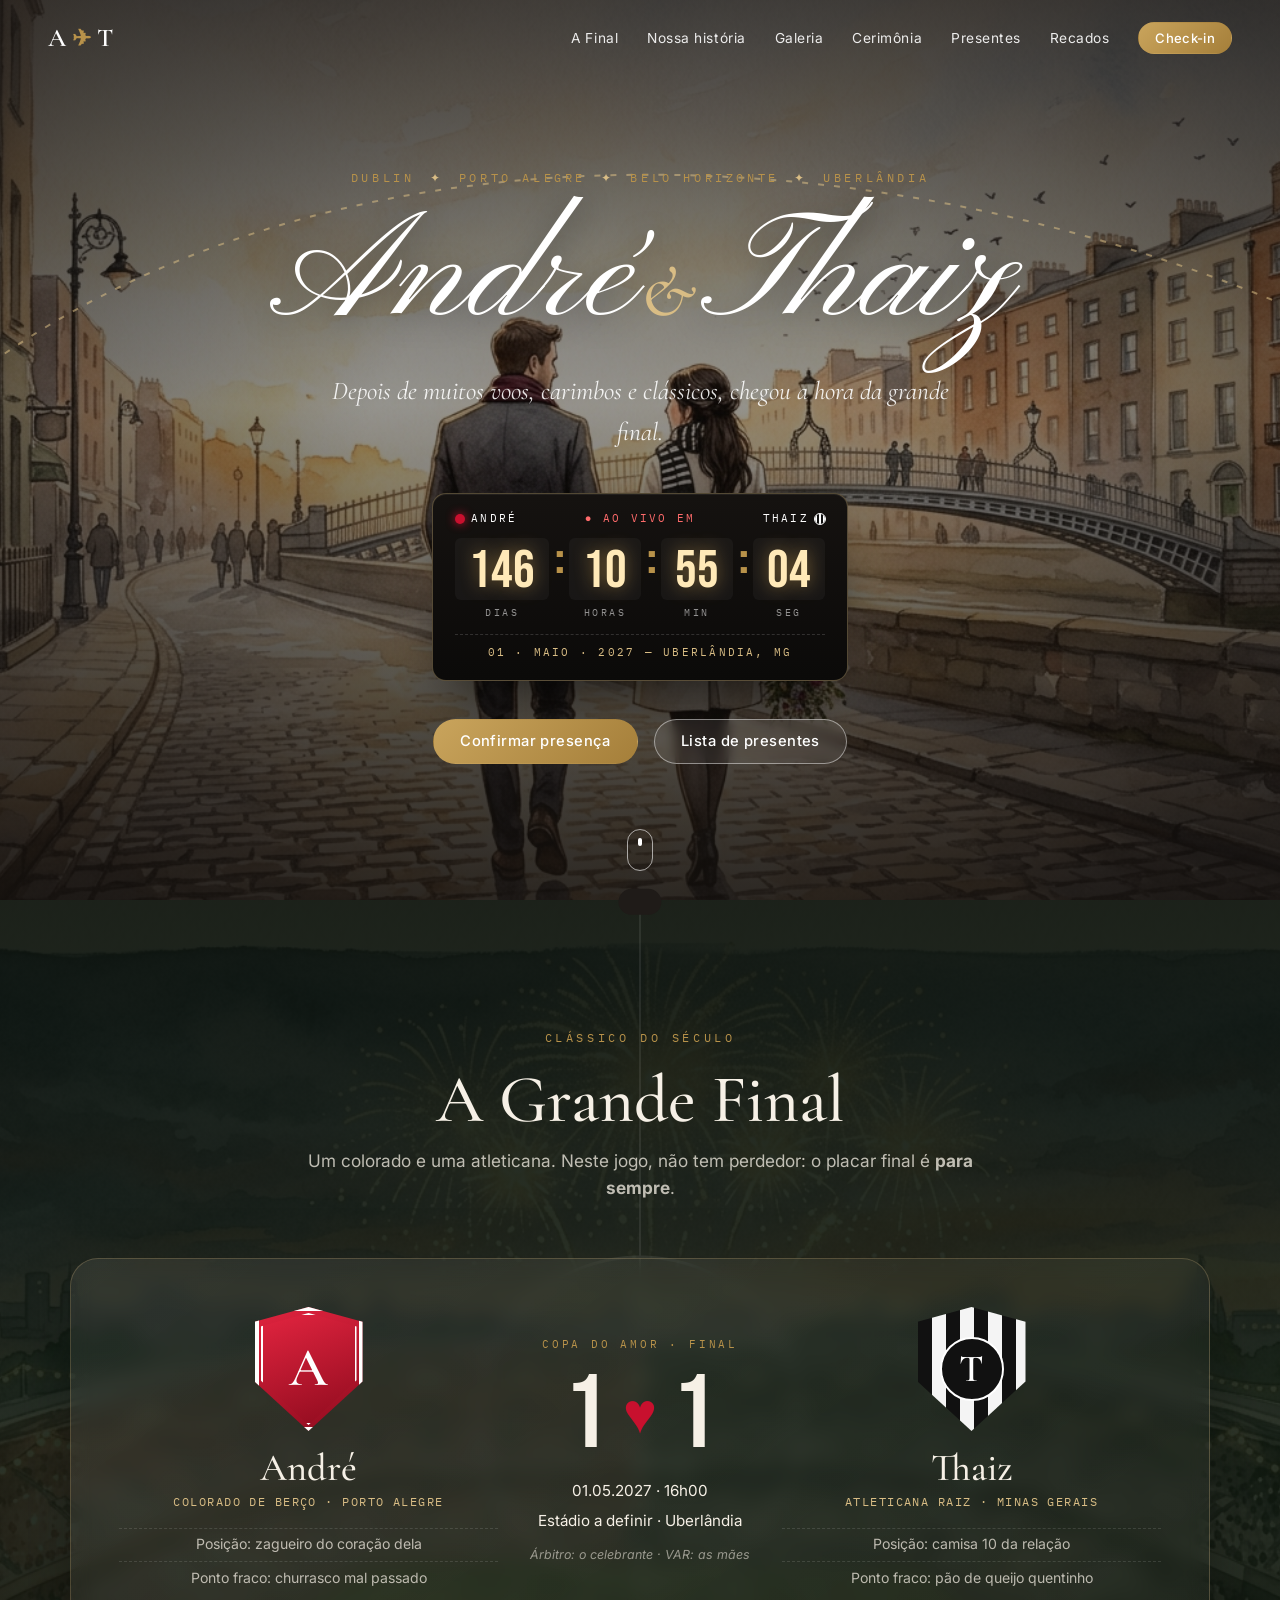
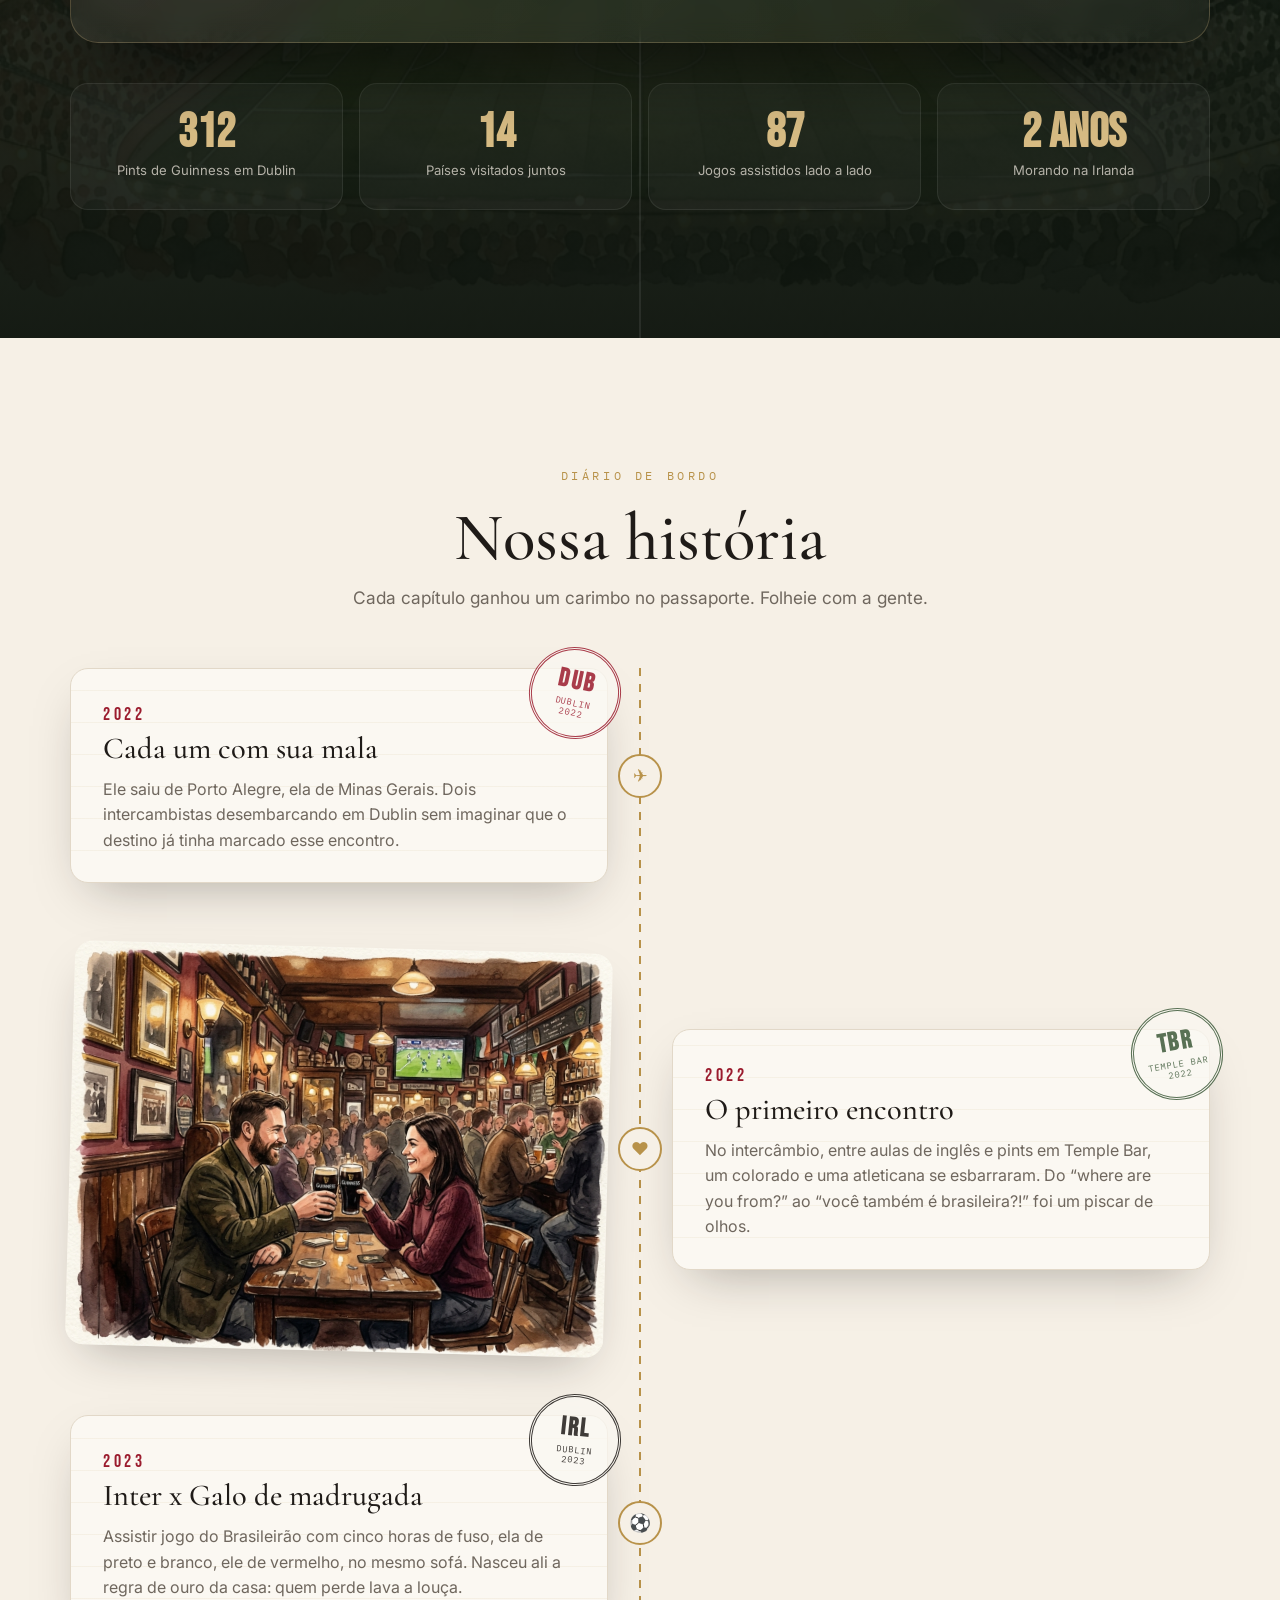
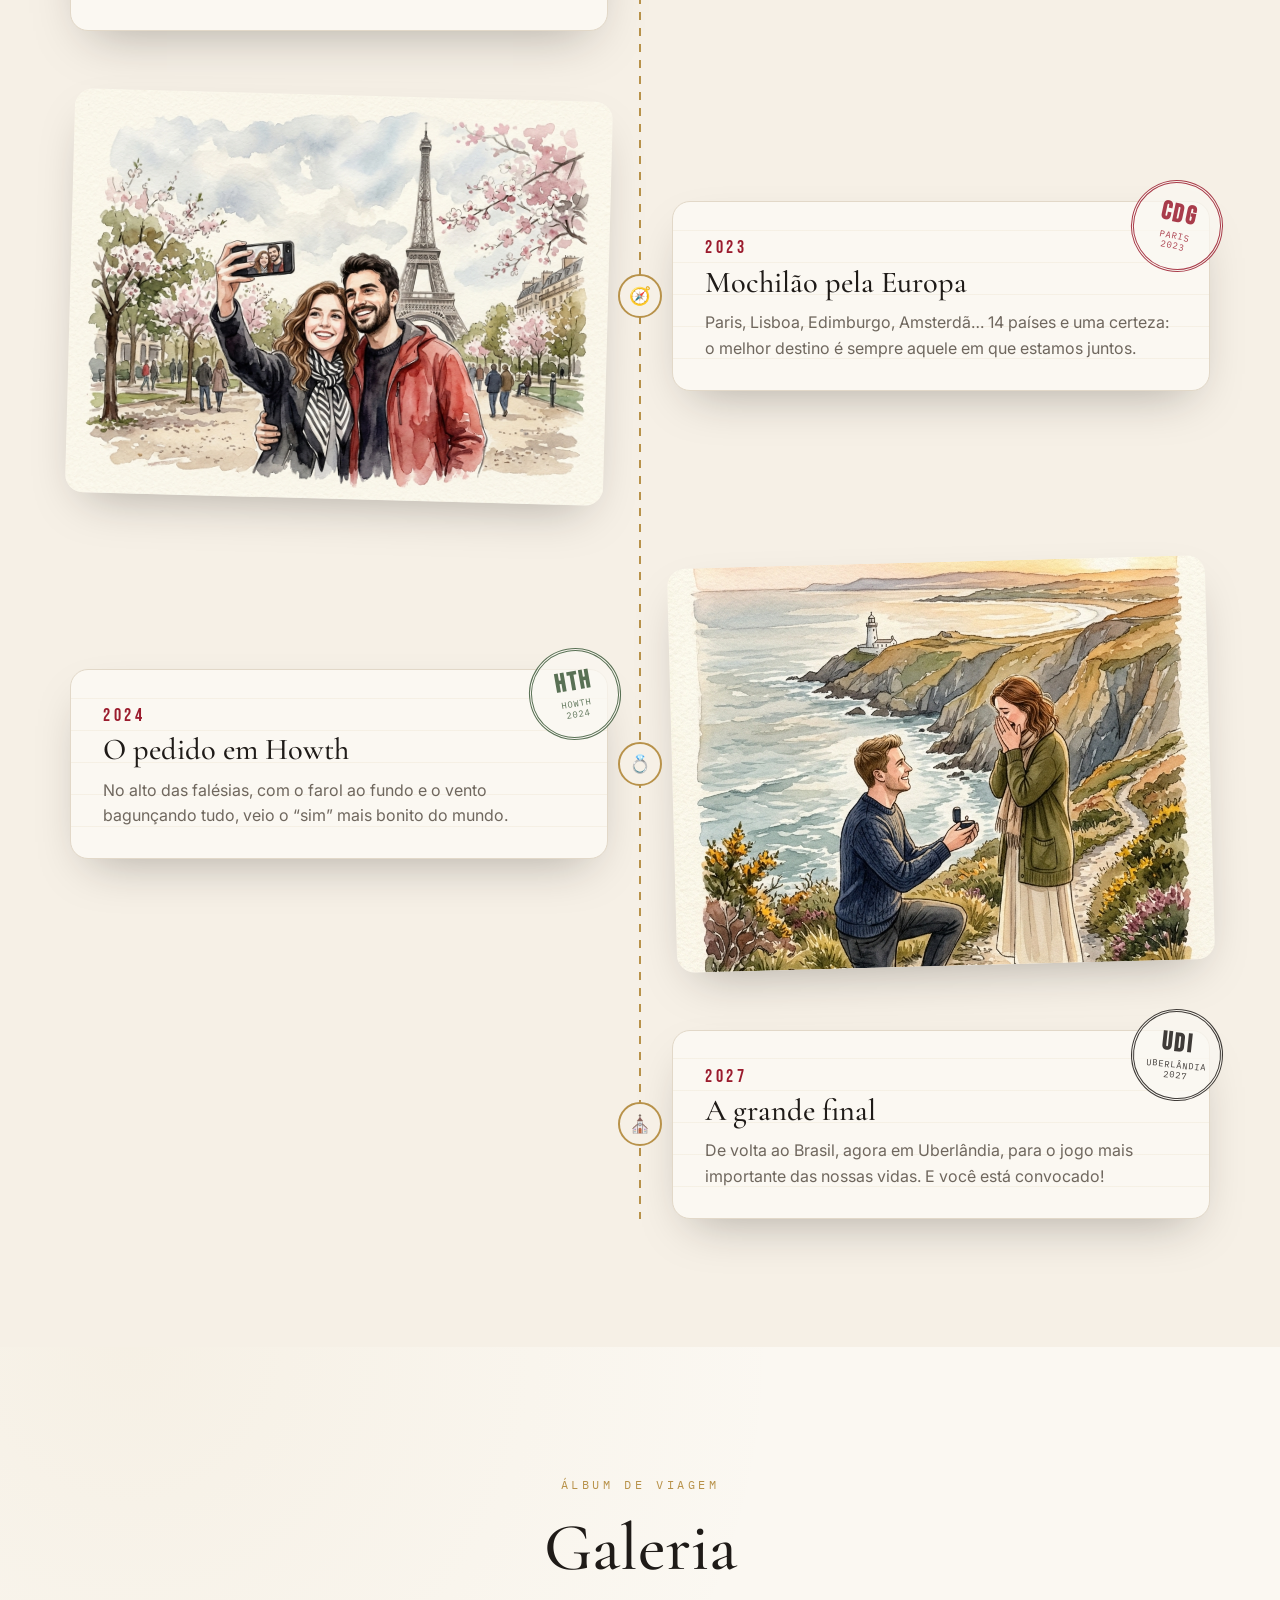
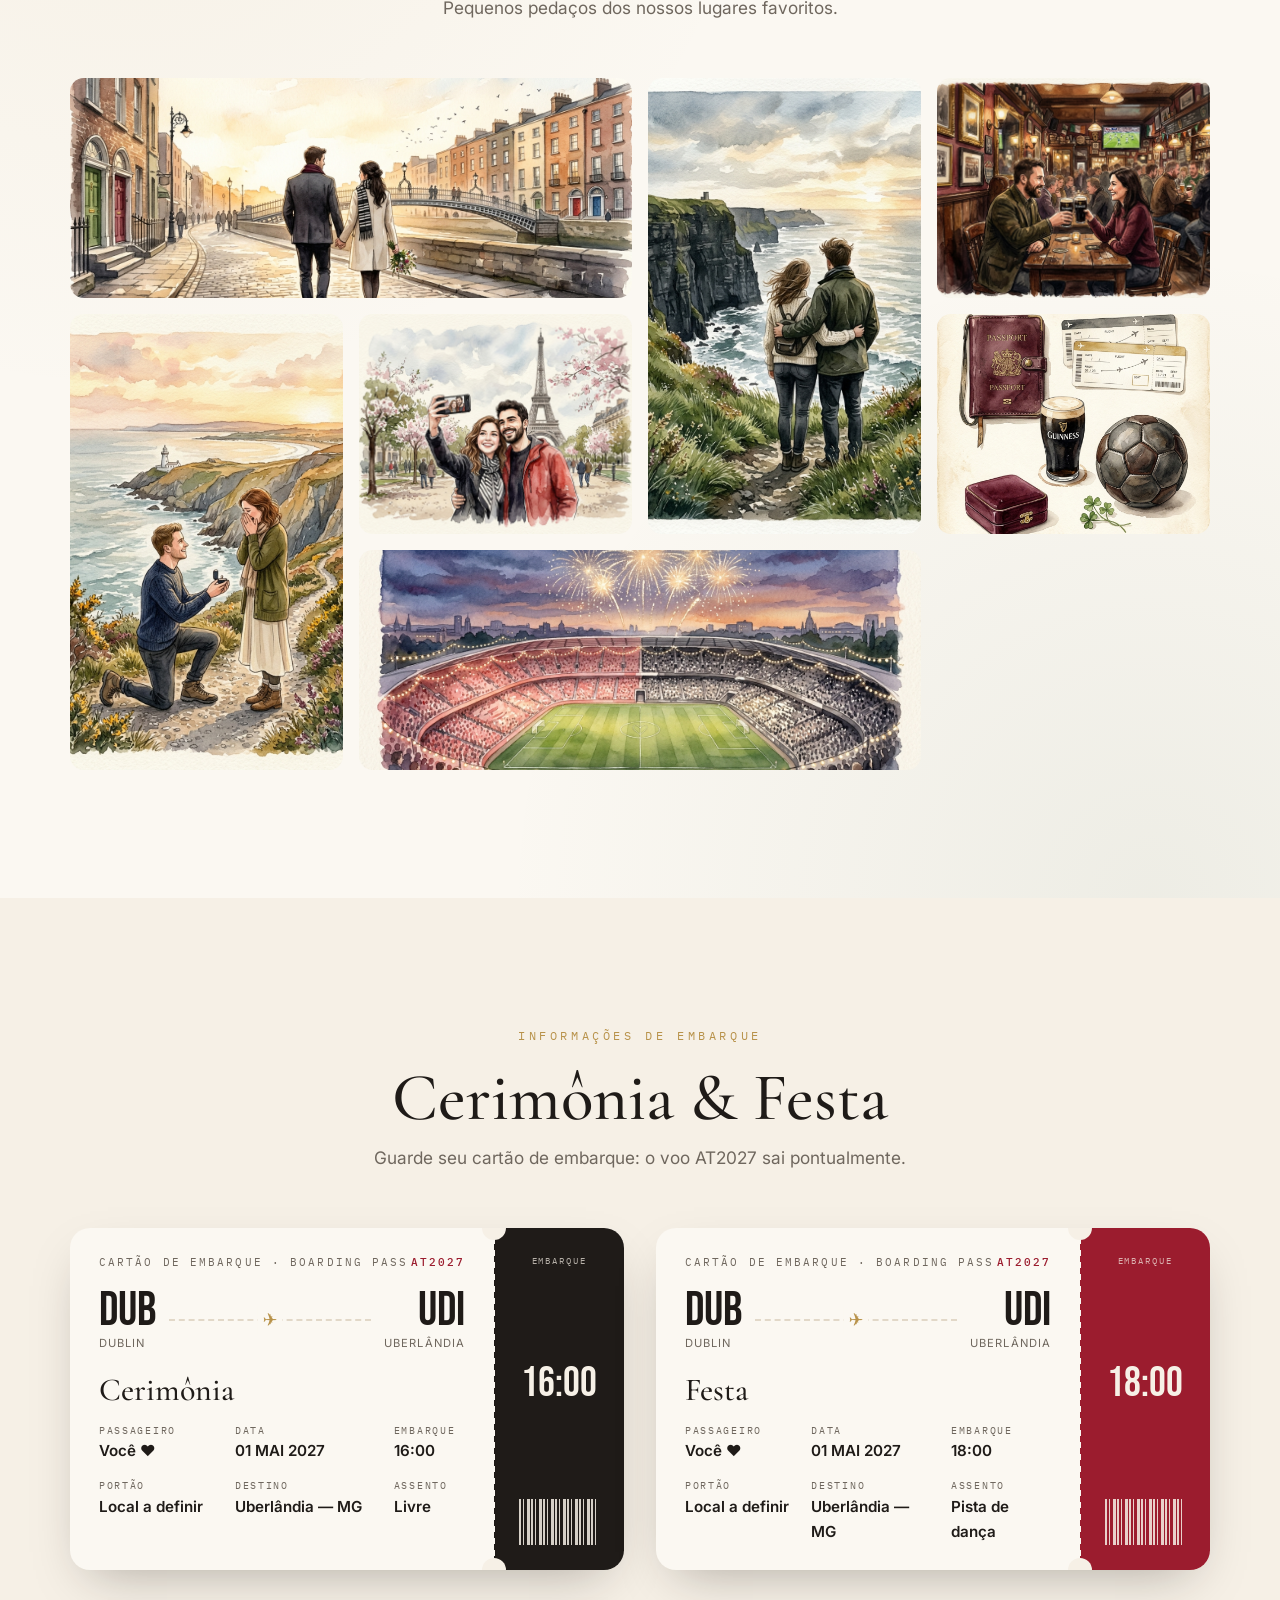
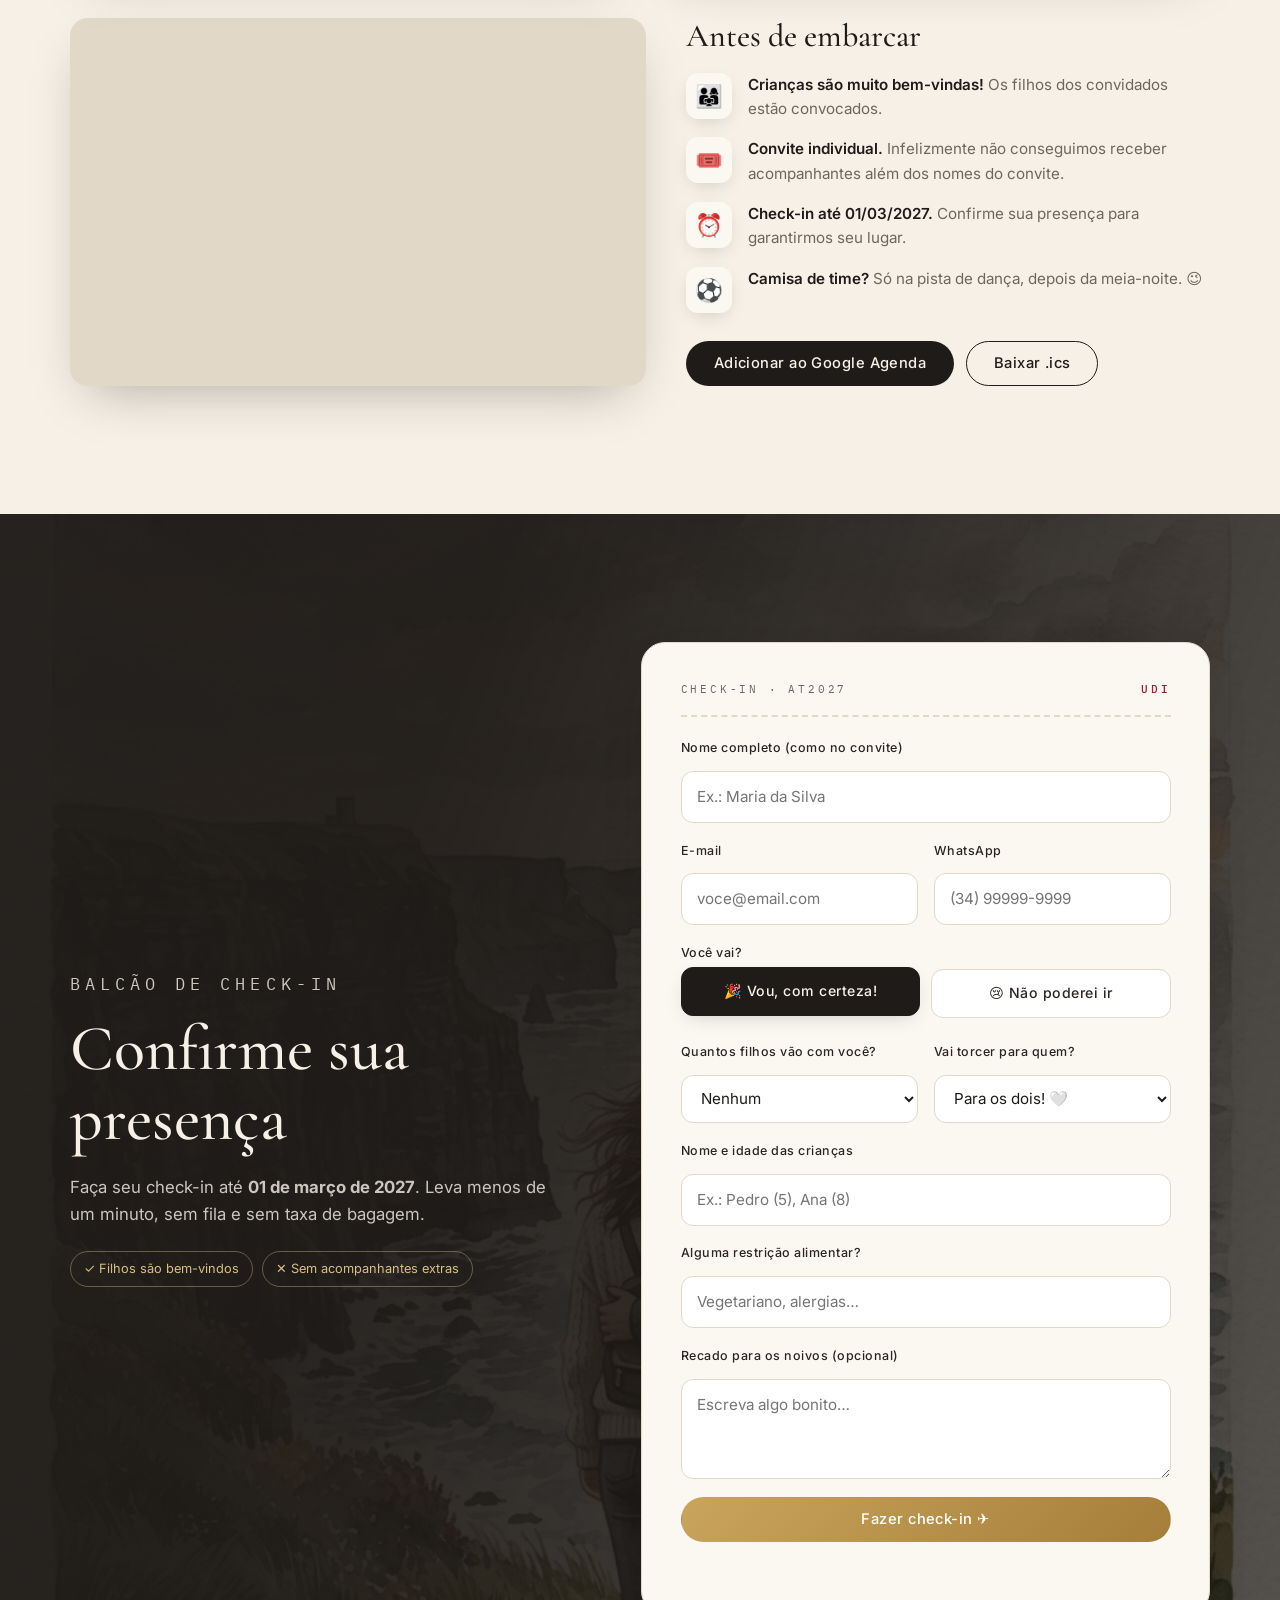
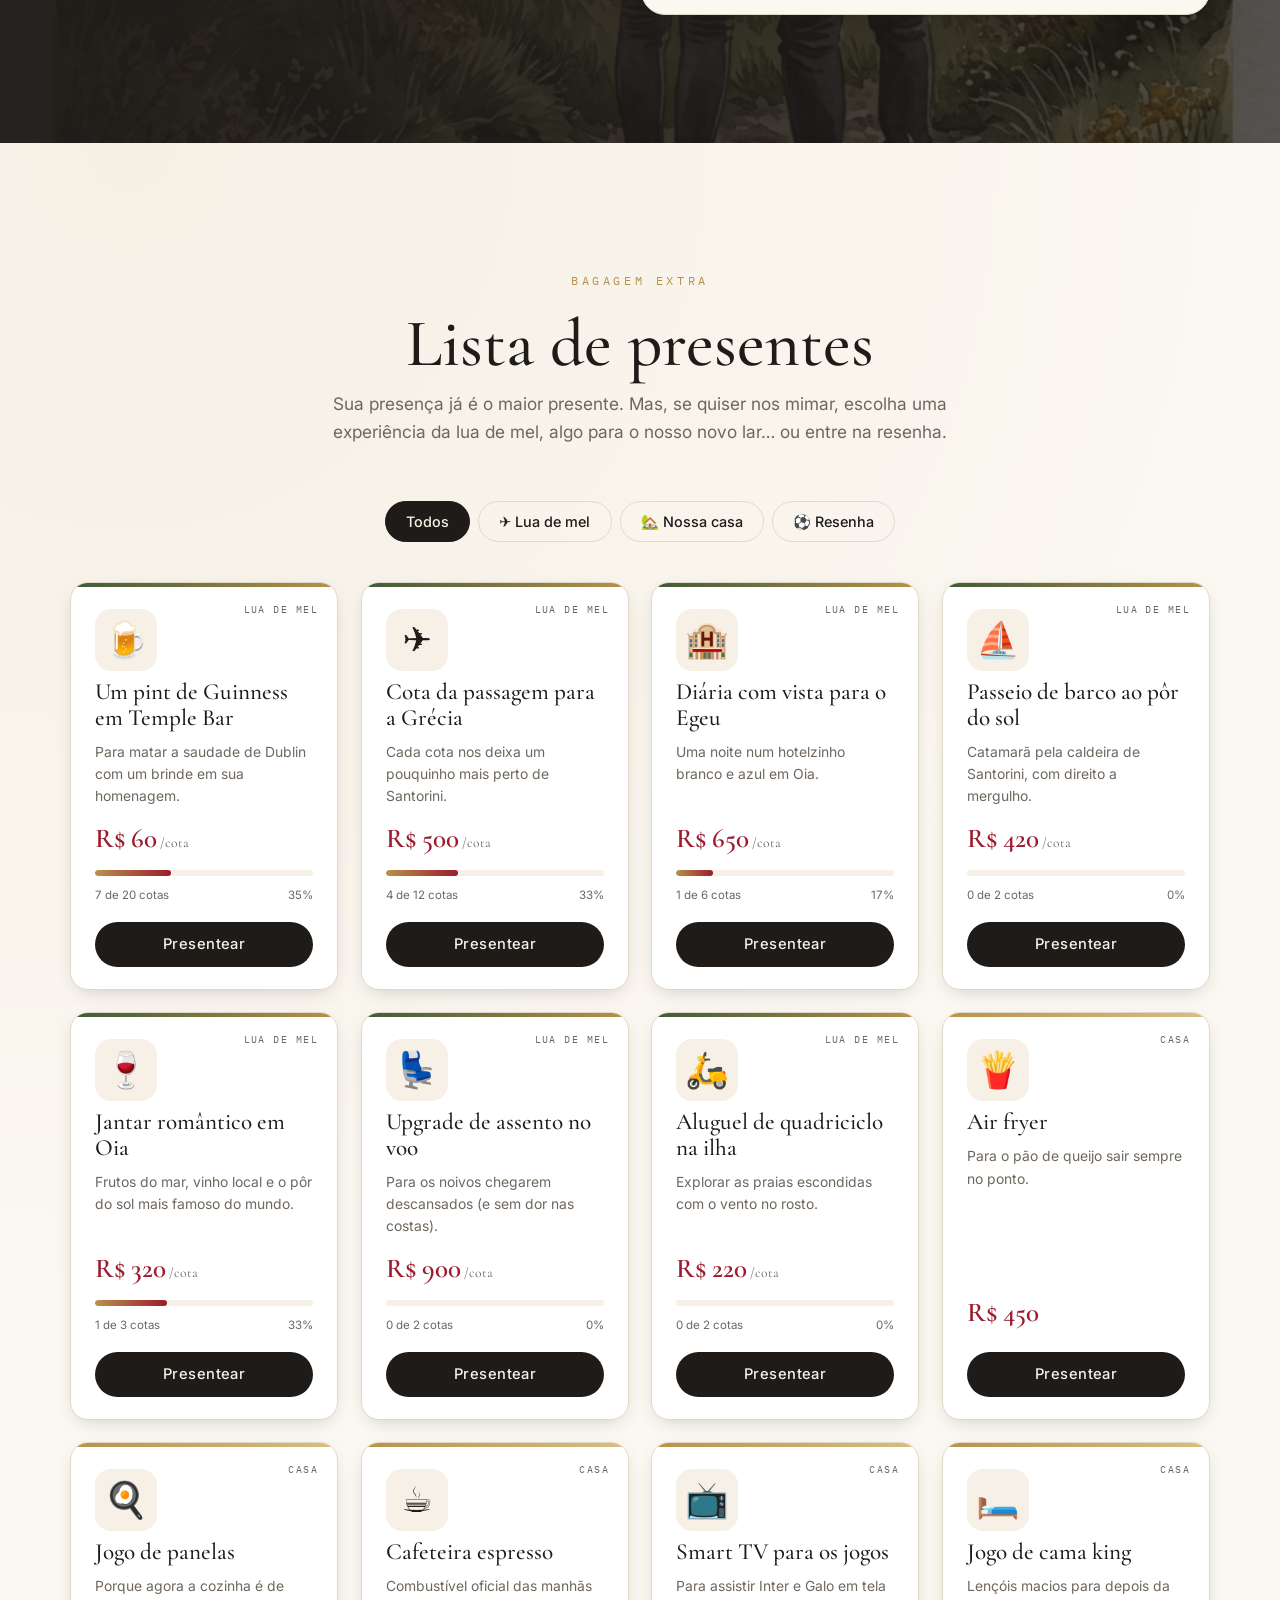
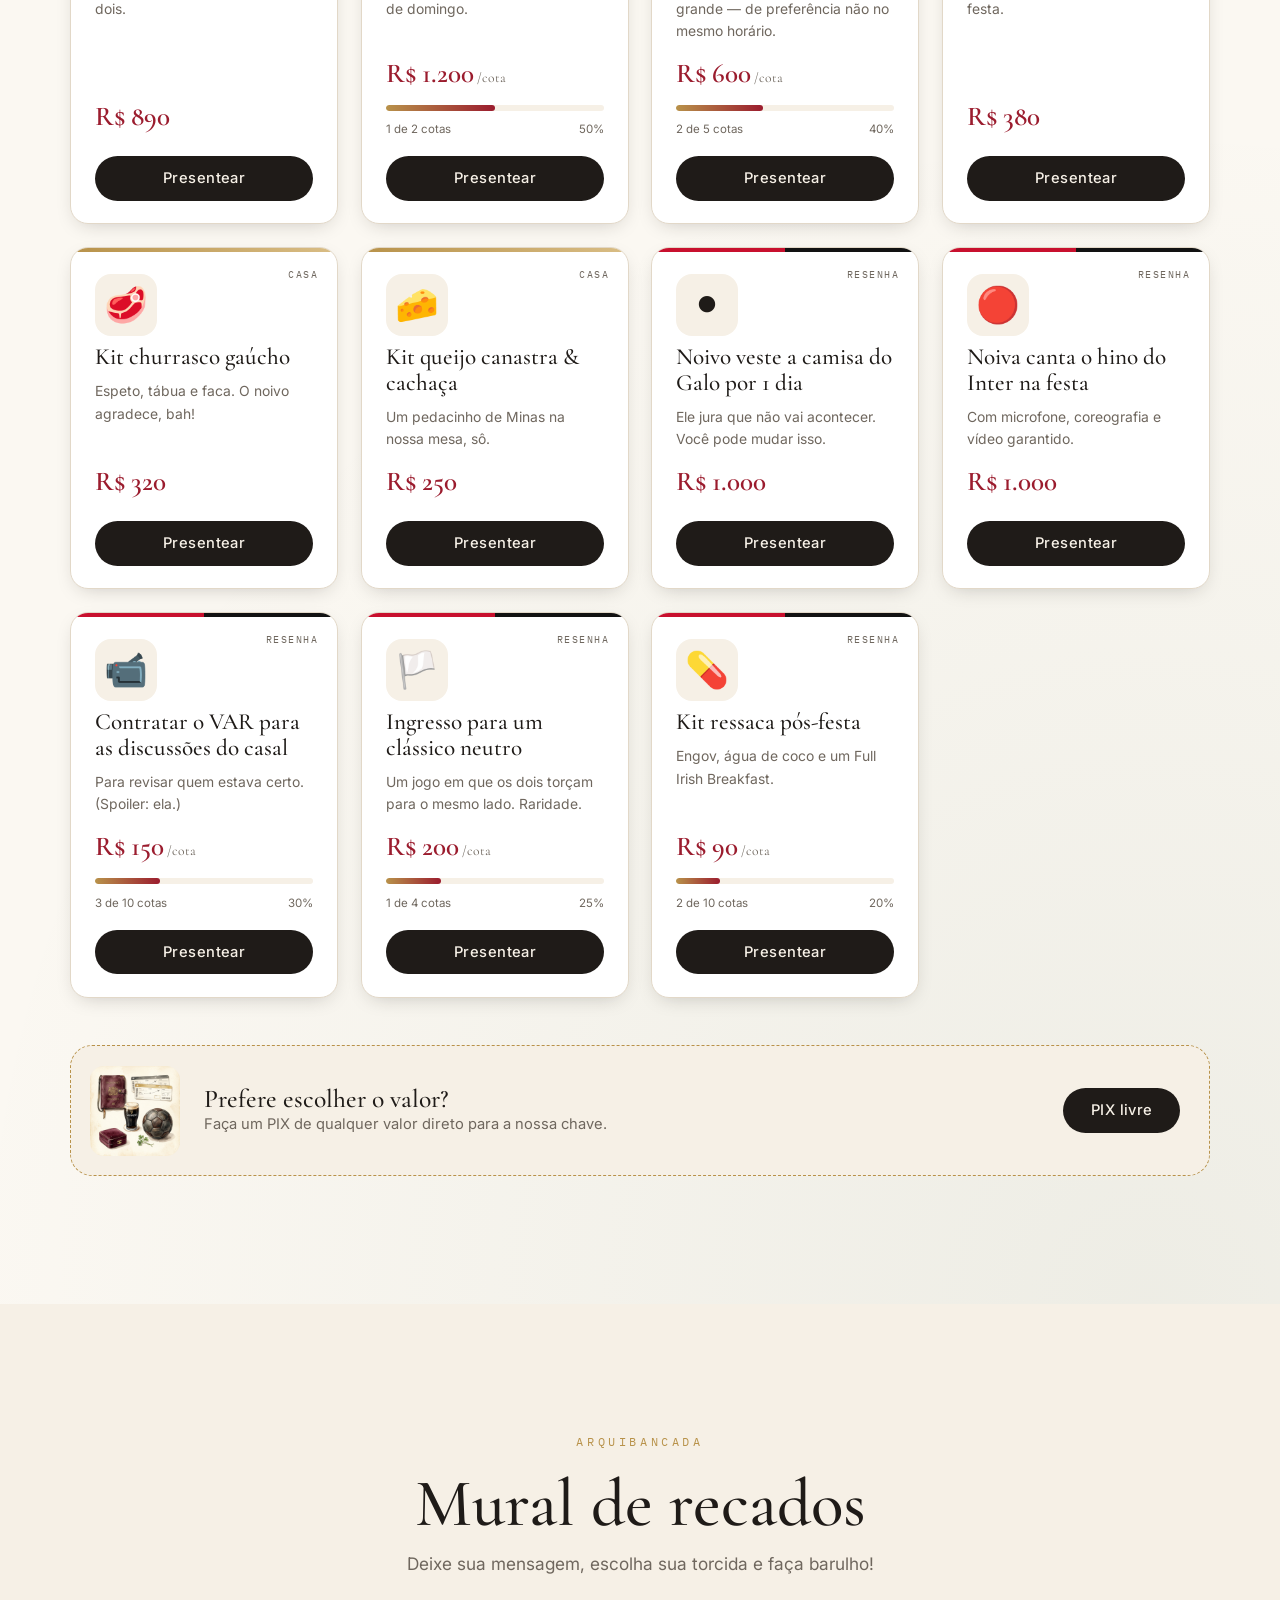
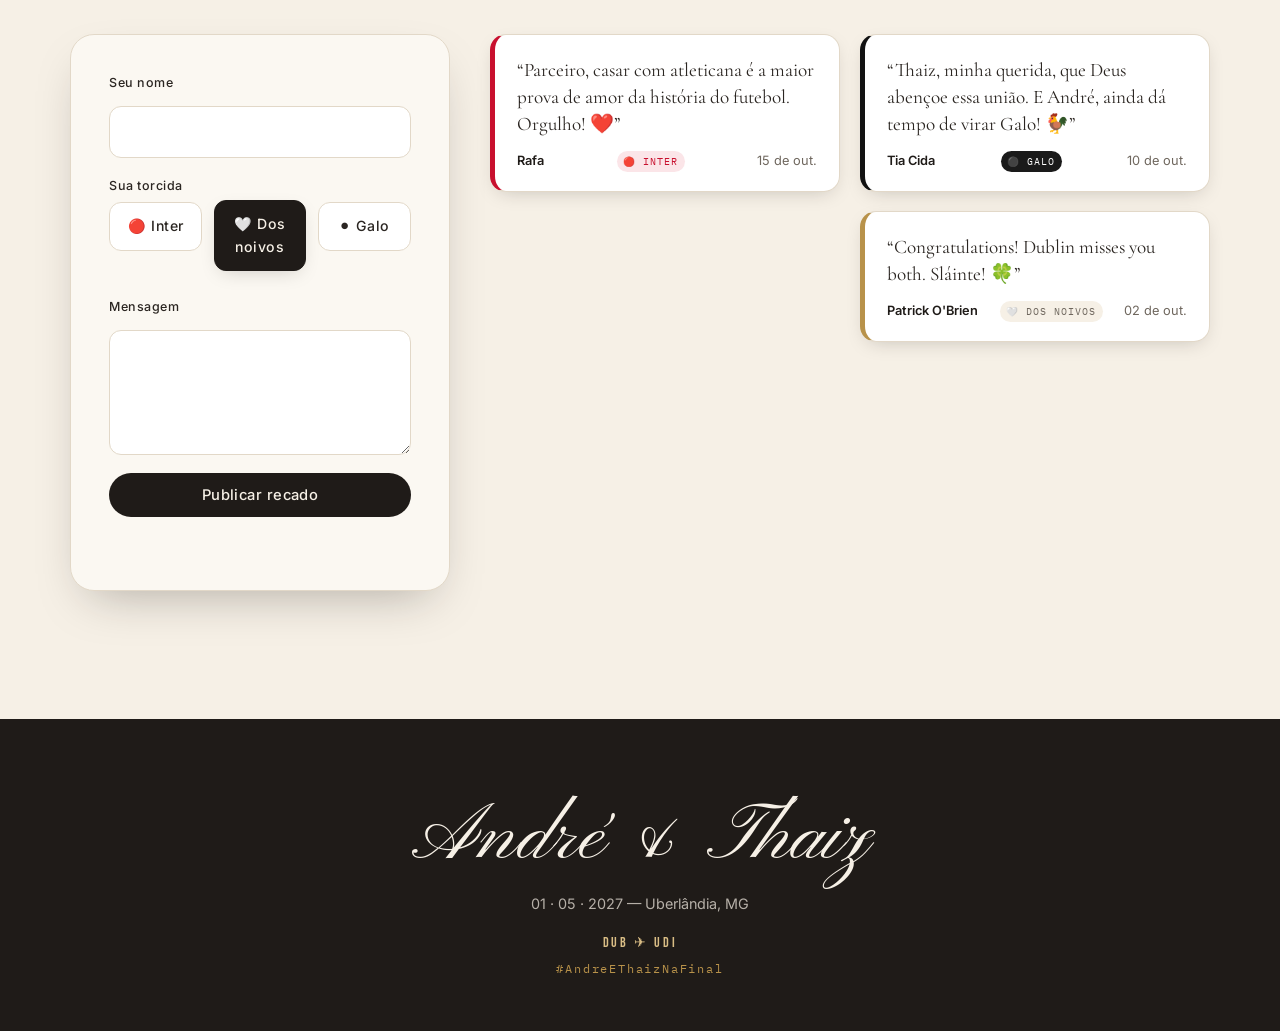
==== index.html @ 8ec05d25 "Site de casamento André & Thaiz - versão inicial" ====
<!doctype html>
<html lang="pt-BR">
<head>
  <meta charset="utf-8" />
  <meta name="viewport" content="width=device-width, initial-scale=1" />
  <title>André & Thaiz · 01.05.2027 · De Dublin para o altar</title>
  <meta name="description" content="Convite de casamento de André e Thaiz — 1º de maio de 2027, em Uberlândia-MG. Confirme sua presença, conheça nossa história e veja a lista de presentes." />
  <meta property="og:title" content="André & Thaiz — A Grande Final" />
  <meta property="og:description" content="Você está convocado! 01.05.2027 · Uberlândia — MG" />
  <meta property="og:image" content="assets/img/hero.jpg" />
  <meta name="theme-color" content="#1f1b18" />
  <link rel="preconnect" href="https://fonts.googleapis.com" />
  <link rel="preconnect" href="https://fonts.gstatic.com" crossorigin />
  <link href="https://fonts.googleapis.com/css2?family=Bebas+Neue&family=Cormorant+Garamond:ital,wght@0,400;0,500;0,600;1,400;1,500&family=IBM+Plex+Mono:wght@400;500&family=Inter:wght@300;400;500;600&family=Pinyon+Script&display=swap" rel="stylesheet" />
  <link rel="preload" as="image" href="assets/img/hero.jpg" fetchpriority="high" />
  <link rel="stylesheet" href="css/style.css" />
</head>
<body>
  <!-- ================= NAV ================= -->
  <header class="nav" id="nav">
    <a href="#inicio" class="nav__logo" id="nav-logo" aria-label="Início">
      A<span class="nav__plane">✈</span>T
    </a>
    <button class="nav__toggle" id="nav-toggle" aria-label="Abrir menu" aria-expanded="false" aria-controls="nav-menu">
      <span></span><span></span>
    </button>
    <nav class="nav__menu" id="nav-menu">
      <a href="#final" id="nav-final">A Final</a>
      <a href="#historia" id="nav-historia">Nossa história</a>
      <a href="#galeria" id="nav-galeria">Galeria</a>
      <a href="#evento" id="nav-evento">Cerimônia</a>
      <a href="#presentes" id="nav-presentes">Presentes</a>
      <a href="#mural" id="nav-mural">Recados</a>
      <a href="#rsvp" class="btn btn--small btn--gold" id="nav-rsvp">Check-in</a>
    </nav>
  </header>

  <main>
    <!-- ================= HERO ================= -->
    <section class="hero" id="inicio">
      <div class="hero__bg" aria-hidden="true"></div>
      <svg class="hero__route" viewBox="0 0 1200 300" preserveAspectRatio="none" aria-hidden="true">
        <path id="route-path" d="M -20 250 C 300 40, 800 40, 1220 200" />
      </svg>
      <div class="hero__plane" aria-hidden="true">✈</div>

      <div class="hero__content">
        <p class="eyebrow reveal">Dublin <span class="dot">✦</span> Porto Alegre <span class="dot">✦</span> Belo Horizonte <span class="dot">✦</span> Uberlândia</p>
        <h1 class="hero__title reveal">
          <span class="script">André</span>
          <span class="amp">&</span>
          <span class="script">Thaiz</span>
        </h1>
        <p class="hero__subtitle reveal">Depois de muitos voos, carimbos e clássicos, chegou a hora da grande final.</p>

        <div class="scoreboard reveal" role="timer" aria-label="Contagem regressiva para o casamento">
          <div class="scoreboard__head">
            <span class="scoreboard__team"><i class="dot-inter"></i>ANDRÉ</span>
            <span class="scoreboard__live">● AO VIVO EM</span>
            <span class="scoreboard__team">THAIZ<i class="dot-galo"></i></span>
          </div>
          <div class="scoreboard__digits">
            <div class="cd"><span id="cd-dias">000</span><small>dias</small></div>
            <b>:</b>
            <div class="cd"><span id="cd-horas">00</span><small>horas</small></div>
            <b>:</b>
            <div class="cd"><span id="cd-min">00</span><small>min</small></div>
            <b>:</b>
            <div class="cd"><span id="cd-seg">00</span><small>seg</small></div>
          </div>
          <div class="scoreboard__foot">01 · MAIO · 2027 — UBERLÂNDIA, MG</div>
        </div>

        <div class="hero__cta reveal">
          <a href="#rsvp" class="btn btn--gold" id="hero-rsvp">Confirmar presença</a>
          <a href="#presentes" class="btn btn--ghost" id="hero-presentes">Lista de presentes</a>
        </div>
      </div>
      <a href="#final" class="hero__scroll" id="hero-scroll" aria-label="Rolar para baixo"><span></span></a>
    </section>

    <!-- ================= A GRANDE FINAL ================= -->
    <section class="final section" id="final">
      <div class="final__bg" aria-hidden="true"></div>
      <div class="container">
        <header class="section__head section__head--light reveal">
          <p class="eyebrow">Clássico do século</p>
          <h2>A Grande Final</h2>
          <p class="section__lead">Um colorado e uma atleticana. Neste jogo, não tem perdedor: o placar final é <strong>para sempre</strong>.</p>
        </header>

        <article class="match reveal" aria-label="Ficha do jogo">
          <div class="match__team match__team--inter">
            <div class="crest crest--inter"><span>A</span></div>
            <h3>André</h3>
            <p>Colorado de berço · Porto Alegre</p>
            <ul class="match__facts">
              <li>Posição: zagueiro do coração dela</li>
              <li>Ponto fraco: churrasco mal passado</li>
            </ul>
          </div>

          <div class="match__center">
            <span class="match__comp">Copa do Amor · Final</span>
            <div class="match__score">
              <span>1</span><i>♥</i><span>1</span>
            </div>
            <span class="match__info">01.05.2027 · 16h00</span>
            <span class="match__info">Estádio a definir · Uberlândia</span>
            <span class="match__ref">Árbitro: o celebrante · VAR: as mães</span>
          </div>

          <div class="match__team match__team--galo">
            <div class="crest crest--galo"><span>T</span></div>
            <h3>Thaiz</h3>
            <p>Atleticana raiz · Minas Gerais</p>
            <ul class="match__facts">
              <li>Posição: camisa 10 da relação</li>
              <li>Ponto fraco: pão de queijo quentinho</li>
            </ul>
          </div>
        </article>

        <div class="stats" id="stats"></div>
      </div>
    </section>

    <!-- ================= NOSSA HISTÓRIA ================= -->
    <section class="historia section" id="historia">
      <div class="container">
        <header class="section__head reveal">
          <p class="eyebrow">Diário de bordo</p>
          <h2>Nossa história</h2>
          <p class="section__lead">Cada capítulo ganhou um carimbo no passaporte. Folheie com a gente.</p>
        </header>
        <ol class="timeline" id="timeline"></ol>
      </div>
    </section>

    <!-- ================= GALERIA ================= -->
    <section class="galeria section section--paper" id="galeria">
      <div class="container">
        <header class="section__head reveal">
          <p class="eyebrow">Álbum de viagem</p>
          <h2>Galeria</h2>
          <p class="section__lead">Pequenos pedaços dos nossos lugares favoritos.</p>
        </header>
        <div class="gallery" id="gallery"></div>
      </div>
    </section>

    <!-- ================= EVENTO ================= -->
    <section class="evento section" id="evento">
      <div class="container">
        <header class="section__head reveal">
          <p class="eyebrow">Informações de embarque</p>
          <h2>Cerimônia & Festa</h2>
          <p class="section__lead">Guarde seu cartão de embarque: o voo AT2027 sai pontualmente.</p>
        </header>

        <div class="passes" id="passes"></div>

        <div class="evento__extra reveal">
          <div class="map">
            <iframe id="map-frame" title="Mapa do local" loading="lazy" referrerpolicy="no-referrer-when-downgrade"></iframe>
          </div>
          <div class="evento__notes">
            <h3>Antes de embarcar</h3>
            <ul class="notes">
              <li><span>👨‍👩‍👧</span><div><strong>Crianças são muito bem-vindas!</strong> Os filhos dos convidados estão convocados.</div></li>
              <li><span>🎟️</span><div><strong>Convite individual.</strong> Infelizmente não conseguimos receber acompanhantes além dos nomes do convite.</div></li>
              <li><span>⏰</span><div><strong>Check-in até 01/03/2027.</strong> Confirme sua presença para garantirmos seu lugar.</div></li>
              <li><span>⚽</span><div><strong>Camisa de time?</strong> Só na pista de dança, depois da meia-noite. 😉</div></li>
            </ul>
            <div class="evento__btns">
              <a class="btn btn--dark" id="btn-gcal" target="_blank" rel="noopener">Adicionar ao Google Agenda</a>
              <button class="btn btn--outline" id="btn-ics" type="button">Baixar .ics</button>
            </div>
          </div>
        </div>
      </div>
    </section>

    <!-- ================= RSVP ================= -->
    <section class="rsvp section" id="rsvp">
      <div class="rsvp__bg" aria-hidden="true"></div>
      <div class="container rsvp__wrap">
        <div class="rsvp__intro reveal">
          <p class="eyebrow">Balcão de check-in</p>
          <h2>Confirme sua presença</h2>
          <p>Faça seu check-in até <strong>01 de março de 2027</strong>. Leva menos de um minuto, sem fila e sem taxa de bagagem.</p>
          <div class="rsvp__tags">
            <span>✓ Filhos são bem-vindos</span>
            <span>✕ Sem acompanhantes extras</span>
          </div>
        </div>

        <form class="card form reveal" id="rsvp-form" novalidate>
          <div class="form__ticket">
            <span>CHECK-IN · AT2027</span><span>UDI</span>
          </div>
          <div class="field">
            <label for="rsvp-nome">Nome completo (como no convite)</label>
            <input id="rsvp-nome" name="nome" required autocomplete="name" placeholder="Ex.: Maria da Silva" />
          </div>
          <div class="field-row">
            <div class="field">
              <label for="rsvp-email">E-mail</label>
              <input id="rsvp-email" name="email" type="email" autocomplete="email" placeholder="voce@email.com" />
            </div>
            <div class="field">
              <label for="rsvp-tel">WhatsApp</label>
              <input id="rsvp-tel" name="telefone" type="tel" autocomplete="tel" placeholder="(34) 99999-9999" />
            </div>
          </div>

          <fieldset class="field">
            <legend>Você vai?</legend>
            <div class="choice">
              <label class="choice__opt"><input type="radio" name="presenca" value="sim" required checked /><span>🎉 Vou, com certeza!</span></label>
              <label class="choice__opt"><input type="radio" name="presenca" value="nao" /><span>😢 Não poderei ir</span></label>
            </div>
          </fieldset>

          <div class="if-sim">
            <div class="field-row">
              <div class="field">
                <label for="rsvp-filhos">Quantos filhos vão com você?</label>
                <select id="rsvp-filhos" name="filhos">
                  <option value="0">Nenhum</option>
                  <option value="1">1</option><option value="2">2</option>
                  <option value="3">3</option><option value="4">4</option>
                </select>
              </div>
              <div class="field">
                <label for="rsvp-time">Vai torcer para quem?</label>
                <select id="rsvp-time" name="time">
                  <option value="neutro">Para os dois! 🤍</option>
                  <option value="inter">Time do noivo 🔴</option>
                  <option value="galo">Time da noiva ⚫</option>
                </select>
              </div>
            </div>
            <div class="field" id="idades-wrap" hidden>
              <label for="rsvp-idades">Nome e idade das crianças</label>
              <input id="rsvp-idades" name="criancas" placeholder="Ex.: Pedro (5), Ana (8)" />
            </div>
            <div class="field">
              <label for="rsvp-restricao">Alguma restrição alimentar?</label>
              <input id="rsvp-restricao" name="restricao" placeholder="Vegetariano, alergias…" />
            </div>
          </div>

          <div class="field">
            <label for="rsvp-msg">Recado para os noivos (opcional)</label>
            <textarea id="rsvp-msg" name="mensagem" rows="3" placeholder="Escreva algo bonito…"></textarea>
          </div>

          <button class="btn btn--gold btn--block" id="rsvp-submit" type="submit">Fazer check-in ✈</button>
          <p class="form__status" id="rsvp-status" role="status" aria-live="polite"></p>
        </form>
      </div>
    </section>

    <!-- ================= PRESENTES ================= -->
    <section class="presentes section section--paper" id="presentes">
      <div class="container">
        <header class="section__head reveal">
          <p class="eyebrow">Bagagem extra</p>
          <h2>Lista de presentes</h2>
          <p class="section__lead">Sua presença já é o maior presente. Mas, se quiser nos mimar, escolha uma experiência da lua de mel, algo para o nosso novo lar… ou entre na resenha.</p>
        </header>

        <div class="tabs reveal" role="tablist" aria-label="Categorias de presentes">
          <button role="tab" class="tab is-active" data-cat="todos" id="tab-todos" aria-selected="true">Todos</button>
          <button role="tab" class="tab" data-cat="lua" id="tab-lua" aria-selected="false">✈️ Lua de mel</button>
          <button role="tab" class="tab" data-cat="casa" id="tab-casa" aria-selected="false">🏡 Nossa casa</button>
          <button role="tab" class="tab" data-cat="resenha" id="tab-resenha" aria-selected="false">⚽ Resenha</button>
        </div>

        <div class="gifts" id="gifts"></div>

        <aside class="gift-free reveal">
          <img src="assets/img/flatlay.jpg" alt="" loading="lazy" width="160" height="160" />
          <div>
            <h3>Prefere escolher o valor?</h3>
            <p>Faça um PIX de qualquer valor direto para a nossa chave.</p>
          </div>
          <button class="btn btn--dark" id="btn-pix-livre" type="button">PIX livre</button>
        </aside>
      </div>
    </section>

    <!-- ================= MURAL ================= -->
    <section class="mural section" id="mural">
      <div class="container">
        <header class="section__head reveal">
          <p class="eyebrow">Arquibancada</p>
          <h2>Mural de recados</h2>
          <p class="section__lead">Deixe sua mensagem, escolha sua torcida e faça barulho!</p>
        </header>

        <div class="mural__wrap">
          <form class="card form mural__form reveal" id="mural-form" novalidate>
            <div class="field">
              <label for="mural-nome">Seu nome</label>
              <input id="mural-nome" name="nome" required maxlength="60" autocomplete="name" />
            </div>
            <fieldset class="field">
              <legend>Sua torcida</legend>
              <div class="choice choice--3">
                <label class="choice__opt"><input type="radio" name="time" value="inter" /><span>🔴 Inter</span></label>
                <label class="choice__opt"><input type="radio" name="time" value="neutro" checked /><span>🤍 Dos noivos</span></label>
                <label class="choice__opt"><input type="radio" name="time" value="galo" /><span>⚫ Galo</span></label>
              </div>
            </fieldset>
            <div class="field">
              <label for="mural-msg">Mensagem</label>
              <textarea id="mural-msg" name="mensagem" rows="4" required maxlength="500"></textarea>
            </div>
            <button class="btn btn--dark btn--block" id="mural-submit" type="submit">Publicar recado</button>
            <p class="form__status" id="mural-status" role="status" aria-live="polite"></p>
          </form>

          <div class="messages" id="messages" aria-live="polite"></div>
        </div>
      </div>
    </section>
  </main>

  <!-- ================= FOOTER ================= -->
  <footer class="footer">
    <div class="footer__names script">André & Thaiz</div>
    <p>01 · 05 · 2027 — Uberlândia, MG</p>
    <p class="footer__route">DUB <span>✈</span> UDI</p>
    <p class="footer__tag">#AndreEThaizNaFinal</p>
  </footer>

  <!-- ================= DIALOGS ================= -->
  <dialog class="modal" id="gift-modal" aria-labelledby="gift-title">
    <form method="dialog" class="modal__close-form"><button class="modal__close" id="gift-close" aria-label="Fechar">×</button></form>
    <div class="modal__body">
      <div class="modal__icon" id="gift-icon">🎁</div>
      <h3 id="gift-title">Presente</h3>
      <p class="modal__price" id="gift-price"></p>

      <div class="field" id="gift-valor-wrap" hidden>
        <label for="gift-valor">Valor do PIX (R$)</label>
        <input id="gift-valor" type="number" min="1" step="1" value="100" inputmode="numeric" />
      </div>

      <div class="paytabs" role="tablist">
        <button class="paytab is-active" data-pay="pix" id="paytab-pix" role="tab" aria-selected="true">PIX</button>
        <button class="paytab" data-pay="link" id="paytab-link" role="tab" aria-selected="false">Cartão / Link</button>
      </div>

      <div class="pay pay--pix" id="pay-pix">
        <img id="pix-qr" alt="QR Code PIX" width="200" height="200" />
        <label class="sr-only" for="pix-code">PIX copia e cola</label>
        <div class="copy">
          <input id="pix-code" readonly />
          <button class="btn btn--small btn--dark" id="pix-copy" type="button">Copiar</button>
        </div>
        <p class="muted small">Chave: <span id="pix-key"></span></p>
      </div>
      <div class="pay pay--link" id="pay-link" hidden>
        <p>Pague com cartão de crédito (em até 12x) pela página segura do Mercado Pago.</p>
        <a class="btn btn--gold" id="pay-link-btn" target="_blank" rel="noopener">Ir para o pagamento</a>
      </div>

      <form class="gift-confirm" id="gift-form">
        <p class="small muted">Depois de pagar, deixe seu nome para sabermos a quem agradecer 💛</p>
        <input id="gift-nome" name="nome" required placeholder="Seu nome" autocomplete="name" />
        <textarea id="gift-msg" name="mensagem" rows="2" placeholder="Mensagem (opcional)"></textarea>
        <button class="btn btn--dark btn--block" id="gift-confirm-btn" type="submit">Já presenteei!</button>
        <p class="form__status" id="gift-status" role="status" aria-live="polite"></p>
      </form>
    </div>
  </dialog>

  <dialog class="lightbox" id="lightbox" aria-label="Foto ampliada">
    <form method="dialog"><button class="modal__close modal__close--light" id="lightbox-close" aria-label="Fechar">×</button></form>
    <button class="lightbox__nav lightbox__nav--prev" id="lb-prev" aria-label="Anterior">‹</button>
    <figure>
      <img id="lightbox-img" alt="" />
      <figcaption id="lightbox-cap"></figcaption>
    </figure>
    <button class="lightbox__nav lightbox__nav--next" id="lb-next" aria-label="Próxima">›</button>
  </dialog>

  <div class="toast" id="toast" role="status" aria-live="polite"></div>

  <script src="js/config.js"></script>
  <script src="js/main.js"></script>
</body>
</html>
---- css/style.css ----
/* =========================================================
   André & Thaiz — Design system
   Paleta: vinho (Inter), grafite/preto-e-branco (Galo),
   verde-musgo (Irlanda), dourado, creme
   ========================================================= */
:root {
  --cream: #f6f0e6;
  --paper: #fbf8f2;
  --ink: #1f1b18;
  --ink-2: #2b2622;
  --muted: #6f675e;
  --line: #e2d8c8;
  --wine: #9b1c2e;
  --inter: #c8102e;
  --galo: #121212;
  --moss: #3d5a3a;
  --moss-dark: #1d2b1c;
  --gold: #b8924a;
  --gold-light: #d9bd85;

  --f-display: "Cormorant Garamond", Georgia, serif;
  --f-script: "Pinyon Script", cursive;
  --f-sport: "Bebas Neue", Impact, sans-serif;
  --f-mono: "IBM Plex Mono", ui-monospace, monospace;
  --f-body: "Inter", system-ui, sans-serif;

  --radius: 18px;
  --shadow: 0 20px 50px -20px rgba(31, 27, 24, .35);
  --shadow-sm: 0 6px 20px -8px rgba(31, 27, 24, .25);
  --ease: cubic-bezier(.22, .9, .3, 1);
}

*, *::before, *::after { box-sizing: border-box; }
html { scroll-behavior: smooth; scroll-padding-top: 80px; }
body {
  margin: 0;
  font-family: var(--f-body);
  font-weight: 400;
  color: var(--ink);
  background: var(--cream);
  line-height: 1.6;
  -webkit-font-smoothing: antialiased;
  overflow-x: hidden;
}
img { max-width: 100%; display: block; }
a { color: inherit; }
h1, h2, h3 { font-family: var(--f-display); font-weight: 500; line-height: 1.1; margin: 0; }
p { margin: 0 0 1em; }
.script { font-family: var(--f-script); font-weight: 400; }
.muted { color: var(--muted); }
.small { font-size: .85rem; }
.sr-only { position: absolute; width: 1px; height: 1px; overflow: hidden; clip: rect(0 0 0 0); white-space: nowrap; }

.container { width: min(1140px, 100% - 2.5rem); margin-inline: auto; position: relative; }
.section { padding: clamp(5rem, 10vw, 8rem) 0; position: relative; }
.section--paper {
  background:
    radial-gradient(circle at 10% 0%, rgba(184,146,74,.08), transparent 40%),
    radial-gradient(circle at 90% 100%, rgba(61,90,58,.07), transparent 40%),
    var(--paper);
}
.section__head { text-align: center; max-width: 680px; margin: 0 auto 3.5rem; }
.section__head h2 { font-size: clamp(2.6rem, 6vw, 4.2rem); margin-bottom: .6rem; }
.section__lead { color: var(--muted); font-size: 1.08rem; }
.section__head--light h2, .section__head--light .section__lead { color: var(--cream); }
.section__head--light .section__lead { color: rgba(246,240,230,.75); }

.eyebrow {
  font-family: var(--f-mono);
  font-size: .75rem;
  letter-spacing: .3em;
  text-transform: uppercase;
  color: var(--gold);
  margin-bottom: 1rem;
}
.eyebrow .dot { color: var(--gold-light); margin: 0 .4em; }

/* ---------- Buttons ---------- */
.btn {
  --bg: var(--ink); --fg: var(--cream);
  display: inline-flex; align-items: center; justify-content: center; gap: .5em;
  padding: .95em 1.8em;
  border-radius: 999px;
  border: 1.5px solid transparent;
  background: var(--bg); color: var(--fg);
  font: 500 .92rem/1 var(--f-body);
  letter-spacing: .03em;
  text-decoration: none;
  cursor: pointer;
  transition: transform .3s var(--ease), box-shadow .3s var(--ease), background .3s, color .3s;
}
.btn:hover { transform: translateY(-2px); box-shadow: var(--shadow-sm); }
.btn:active { transform: translateY(0); }
.btn--gold { --bg: linear-gradient(135deg, #c9a45c, #a57f3a); background: var(--bg); --fg: #fff; }
.btn--gold:hover { box-shadow: 0 10px 30px -10px rgba(184,146,74,.8); }
.btn--ghost { background: rgba(255,255,255,.08); color: #fff; border-color: rgba(255,255,255,.45); backdrop-filter: blur(6px); }
.btn--ghost:hover { background: rgba(255,255,255,.18); }
.btn--dark { --bg: var(--ink); }
.btn--outline { background: transparent; color: var(--ink); border-color: var(--ink); }
.btn--outline:hover { background: var(--ink); color: var(--cream); }
.btn--small { padding: .65em 1.2em; font-size: .82rem; }
.btn--block { width: 100%; }
.btn:disabled { opacity: .6; cursor: progress; transform: none; }

/* ---------- Nav ---------- */
.nav {
  position: fixed; inset: 0 0 auto 0; z-index: 50;
  display: flex; align-items: center; justify-content: space-between;
  padding: 1.1rem clamp(1.2rem, 4vw, 3rem);
  color: #fff;
  transition: background .4s, padding .4s, color .4s, box-shadow .4s;
}
.nav.is-scrolled {
  background: rgba(251, 248, 242, .82);
  backdrop-filter: blur(14px) saturate(1.4);
  -webkit-backdrop-filter: blur(14px) saturate(1.4);
  color: var(--ink);
  padding-block: .7rem;
  box-shadow: 0 1px 0 var(--line);
}
.nav__logo { font-family: var(--f-display); font-size: 1.6rem; font-weight: 600; text-decoration: none; letter-spacing: .05em; }
.nav__plane { display: inline-block; color: var(--gold); margin: 0 .2em; font-size: .9em; transition: transform .6s var(--ease); }
.nav__logo:hover .nav__plane { transform: translateX(4px) rotate(-12deg); }
.nav__menu { display: flex; align-items: center; gap: 1.8rem; }
.nav__menu a:not(.btn) {
  font-size: .86rem; text-decoration: none; letter-spacing: .04em; position: relative; opacity: .9;
}
.nav__menu a:not(.btn)::after {
  content: ""; position: absolute; left: 0; bottom: -4px; height: 1.5px; width: 100%;
  background: var(--gold); transform: scaleX(0); transform-origin: right; transition: transform .35s var(--ease);
}
.nav__menu a:not(.btn):hover::after, .nav__menu a.is-active::after { transform: scaleX(1); transform-origin: left; }
.nav__toggle { display: none; background: none; border: 0; width: 40px; height: 40px; cursor: pointer; position: relative; }
.nav__toggle span { position: absolute; left: 9px; right: 9px; height: 2px; background: currentColor; transition: transform .3s, top .3s; color: inherit; }
.nav__toggle span:first-child { top: 15px; }
.nav__toggle span:last-child { top: 23px; }
.nav.is-open .nav__toggle span:first-child { top: 19px; transform: rotate(45deg); }
.nav.is-open .nav__toggle span:last-child { top: 19px; transform: rotate(-45deg); }

/* ---------- Hero ---------- */
.hero {
  position: relative; min-height: 100svh;
  display: grid; place-items: center;
  padding: 7rem 1.2rem 5rem;
  color: #fff; text-align: center; overflow: hidden;
  isolation: isolate;
}
.hero__bg {
  position: absolute; inset: -5%; z-index: -2;
  background: url("../assets/img/hero.jpg") center 60% / cover no-repeat;
  animation: kenburns 30s ease-in-out infinite alternate;
}
.hero::before {
  content: ""; position: absolute; inset: 0; z-index: -1;
  background:
    linear-gradient(180deg, rgba(20,16,13,.72) 0%, rgba(20,16,13,.45) 45%, rgba(20,16,13,.85) 100%),
    radial-gradient(ellipse at center, transparent 30%, rgba(20,16,13,.5) 100%);
}
@keyframes kenburns { from { transform: scale(1); } to { transform: scale(1.08) translateY(-1.5%); } }

.hero__route { position: absolute; inset: 8% 0 auto; width: 100%; height: 40%; z-index: -1; pointer-events: none; }
.hero__route path { fill: none; stroke: rgba(217,189,133,.55); stroke-width: 2; stroke-dasharray: 6 10; vector-effect: non-scaling-stroke; }
.hero__plane {
  position: absolute; top: 0; left: 0; z-index: -1;
  font-size: 1.8rem; color: var(--gold-light);
  offset-path: path("M -20 250 C 300 40, 800 40, 1220 200");
  offset-rotate: auto;
  animation: fly 14s linear infinite;
  filter: drop-shadow(0 4px 10px rgba(0,0,0,.4));
  opacity: 0;
}
@supports (offset-path: path("M0 0")) { .hero__plane { opacity: 1; } }
@keyframes fly { from { offset-distance: 0%; } to { offset-distance: 100%; } }

.hero__content { max-width: 900px; }
.hero__title { display: flex; flex-wrap: wrap; align-items: baseline; justify-content: center; gap: 0 .25em; margin-bottom: 1rem; }
.hero__title .script { font-size: clamp(4.2rem, 13vw, 9.5rem); line-height: 1; text-shadow: 0 6px 30px rgba(0,0,0,.35); }
.hero__title .amp { font-family: var(--f-display); font-style: italic; font-size: clamp(2.5rem, 6vw, 4.5rem); color: var(--gold-light); }
.hero__subtitle { font-family: var(--f-display); font-style: italic; font-size: clamp(1.2rem, 2.4vw, 1.6rem); color: rgba(255,255,255,.88); max-width: 620px; margin: 0 auto 2.5rem; }

/* Scoreboard countdown */
.scoreboard {
  display: inline-block;
  background: linear-gradient(180deg, #151210, #0b0a09);
  border: 1px solid rgba(217,189,133,.35);
  border-radius: 14px;
  padding: 1rem 1.4rem 1.1rem;
  box-shadow: 0 30px 60px -20px rgba(0,0,0,.7), inset 0 1px 0 rgba(255,255,255,.06);
  margin-bottom: 2.4rem;
}
.scoreboard__head, .scoreboard__foot {
  display: flex; justify-content: space-between; align-items: center; gap: 1.5rem;
  font-family: var(--f-mono); font-size: .7rem; letter-spacing: .2em; color: rgba(255,255,255,.7);
}
.scoreboard__head { margin-bottom: .6rem; }
.scoreboard__team { display: inline-flex; align-items: center; gap: .5em; color: #fff; }
.scoreboard__live { color: #ff6b6b; animation: blink 1.6s infinite; }
@keyframes blink { 50% { opacity: .35; } }
.dot-inter, .dot-galo { width: 10px; height: 10px; border-radius: 50%; display: inline-block; }
.dot-inter { background: var(--inter); box-shadow: 0 0 10px var(--inter); }
.dot-galo { background: repeating-linear-gradient(90deg, #fff 0 2px, #111 2px 4px); outline: 1px solid #fff; }
.scoreboard__digits { display: flex; align-items: flex-start; justify-content: center; gap: .4rem; }
.scoreboard__digits b { font-family: var(--f-sport); font-size: 2.6rem; color: var(--gold); line-height: 1.1; animation: blink 1s steps(1) infinite; }
.cd { display: flex; flex-direction: column; align-items: center; min-width: 68px; }
.cd span {
  font-family: var(--f-sport); font-size: clamp(2.4rem, 6vw, 3.4rem); line-height: 1;
  color: #ffe9b8; text-shadow: 0 0 18px rgba(255,200,100,.45);
  background: rgba(255,255,255,.04); border-radius: 6px; padding: .12em .25em .02em;
  font-variant-numeric: tabular-nums;
}
.cd span.tick { animation: tick .45s var(--ease); }
@keyframes tick { 0% { transform: translateY(-30%); opacity: 0; } 100% { transform: none; opacity: 1; } }
.cd small { font-family: var(--f-mono); font-size: .62rem; letter-spacing: .25em; text-transform: uppercase; color: rgba(255,255,255,.55); margin-top: .35rem; }
.scoreboard__foot { justify-content: center; margin-top: .8rem; padding-top: .6rem; border-top: 1px dashed rgba(255,255,255,.15); color: var(--gold-light); }

.hero__cta { display: flex; gap: 1rem; justify-content: center; flex-wrap: wrap; }
.hero__scroll { position: absolute; bottom: 1.8rem; left: 50%; translate: -50% 0; width: 26px; height: 42px; border: 1.5px solid rgba(255,255,255,.6); border-radius: 20px; }
.hero__scroll span { position: absolute; left: 50%; top: 8px; width: 4px; height: 8px; margin-left: -2px; background: #fff; border-radius: 4px; animation: scrolldot 2s infinite; }
@keyframes scrolldot { 0% { opacity: 0; transform: translateY(0); } 40% { opacity: 1; } 100% { opacity: 0; transform: translateY(14px); } }

/* ---------- A Grande Final ---------- */
.final { color: var(--cream); overflow: hidden; isolation: isolate; }
.final__bg {
  position: absolute; inset: 0; z-index: -1;
  background:
    linear-gradient(180deg, rgba(14,20,13,.94), rgba(18,28,17,.88) 50%, rgba(14,20,13,.97)),
    url("../assets/img/stadium.jpg") center / cover;
}
.final__bg::after { /* linhas do campo */
  content: ""; position: absolute; inset: 0; opacity: .08;
  background:
    radial-gradient(circle at 50% 50%, transparent 160px, #fff 161px, #fff 163px, transparent 164px),
    linear-gradient(90deg, transparent calc(50% - 1px), #fff calc(50% - 1px), #fff calc(50% + 1px), transparent calc(50% + 1px));
}
.match {
  display: grid; grid-template-columns: 1fr auto 1fr; align-items: center; gap: 2rem;
  background: linear-gradient(145deg, rgba(255,255,255,.07), rgba(255,255,255,.02));
  border: 1px solid rgba(217,189,133,.25);
  border-radius: 28px;
  padding: clamp(1.8rem, 4vw, 3rem);
  backdrop-filter: blur(10px);
  box-shadow: 0 40px 80px -30px rgba(0,0,0,.7);
}
.match__team { text-align: center; }
.match__team h3 { font-size: 2.4rem; margin: 1rem 0 .2rem; }
.match__team > p { font-family: var(--f-mono); font-size: .75rem; letter-spacing: .12em; text-transform: uppercase; color: var(--gold-light); }
.match__facts { list-style: none; padding: 0; margin: 1rem 0 0; font-size: .88rem; color: rgba(246,240,230,.72); }
.match__facts li { padding: .3rem 0; border-top: 1px dashed rgba(255,255,255,.12); }
.crest {
  width: 108px; height: 124px; margin-inline: auto;
  clip-path: polygon(50% 0, 100% 12%, 100% 60%, 50% 100%, 0 60%, 0 12%);
  display: grid; place-items: center;
  transition: transform .5s var(--ease);
  position: relative;
}
.match__team:hover .crest { transform: rotate(-4deg) scale(1.05); }
.crest span { font-family: var(--f-display); font-size: 3.4rem; font-weight: 600; color: #fff; position: relative; z-index: 1; }
.crest--inter { background: linear-gradient(160deg, #e1243f, #8f0b1e); box-shadow: inset 0 0 0 4px #fff; }
.crest--inter::before { content: ""; position: absolute; inset: 6px; clip-path: inherit; border: 2px solid #fff; background: linear-gradient(160deg, #e1243f, #8f0b1e); }
.crest--galo { background: repeating-linear-gradient(90deg, #111 0 14px, #f4f4f4 14px 28px); }
.crest--galo span { background: #111; width: 64px; height: 64px; border-radius: 50%; display: grid; place-items: center; border: 2px solid #fff; font-size: 2.4rem; }
.match__center { display: flex; flex-direction: column; align-items: center; gap: .35rem; text-align: center; }
.match__comp { font-family: var(--f-mono); font-size: .7rem; letter-spacing: .25em; text-transform: uppercase; color: var(--gold); }
.match__score { display: flex; align-items: center; gap: 1rem; font-family: var(--f-sport); font-size: clamp(4rem, 9vw, 6.5rem); line-height: 1; margin: .3rem 0; }
.match__score i { font-style: normal; font-size: .55em; color: var(--inter); animation: beat 1.4s infinite; }
@keyframes beat { 0%, 100% { transform: scale(1); } 15% { transform: scale(1.25); } 30% { transform: scale(1); } 45% { transform: scale(1.15); } }
.match__info { font-size: .95rem; }
.match__ref { font-size: .78rem; color: rgba(246,240,230,.55); font-style: italic; margin-top: .4rem; }

.stats { display: grid; grid-template-columns: repeat(4, 1fr); gap: 1rem; margin-top: 2.5rem; }
.stat {
  text-align: center; padding: 1.6rem 1rem;
  border-radius: var(--radius);
  background: rgba(255,255,255,.04); border: 1px solid rgba(255,255,255,.08);
  transition: transform .4s var(--ease), background .4s;
}
.stat:hover { transform: translateY(-4px); background: rgba(255,255,255,.08); }
.stat strong { display: block; font-family: var(--f-sport); font-size: 3rem; line-height: 1; color: var(--gold-light); }
.stat span { font-size: .82rem; color: rgba(246,240,230,.7); }

/* ---------- Timeline / passaporte ---------- */
.timeline { list-style: none; margin: 0; padding: 0; position: relative; }
.timeline::before {
  content: ""; position: absolute; left: 50%; top: 0; bottom: 0; width: 2px; translate: -1px 0;
  background: repeating-linear-gradient(180deg, var(--gold) 0 8px, transparent 8px 16px);
}
.tl { display: grid; grid-template-columns: 1fr 1fr; gap: 4rem; position: relative; margin-bottom: 4rem; align-items: center; }
.tl:last-child { margin-bottom: 0; }
.tl__dot {
  position: absolute; left: 50%; top: 50%; translate: -50% -50%;
  width: 44px; height: 44px; border-radius: 50%;
  background: var(--cream); border: 2px solid var(--gold);
  display: grid; place-items: center; font-size: 1.1rem; color: var(--gold); z-index: 1;
}
.tl__card {
  background: var(--paper);
  border-radius: var(--radius);
  padding: 2rem 2rem 1.8rem;
  box-shadow: var(--shadow);
  position: relative;
  border: 1px solid var(--line);
  background-image: repeating-linear-gradient(0deg, transparent 0 31px, rgba(184,146,74,.08) 31px 32px);
}
.tl:nth-child(even) .tl__card { order: 2; }
.tl__year { font-family: var(--f-sport); font-size: 1.1rem; letter-spacing: .2em; color: var(--wine); }
.tl__card h3 { font-size: 1.9rem; margin: .2rem 0 .7rem; }
.tl__card p { color: var(--muted); margin: 0; }
.stamp {
  position: absolute; top: -22px; right: -14px;
  width: 92px; height: 92px; border-radius: 50%;
  border: 3px double var(--wine); color: var(--wine);
  display: grid; place-items: center; text-align: center;
  font-family: var(--f-mono); font-size: .55rem; letter-spacing: .12em; line-height: 1.2;
  rotate: 12deg; opacity: .85;
  background: rgba(251,248,242,.85);
  transform: scale(1.8); filter: blur(2px); transition: transform .5s var(--ease) .3s, filter .5s .3s, opacity .5s .3s;
}
.tl:nth-child(3n+2) .stamp { border-color: var(--moss); color: var(--moss); rotate: -10deg; }
.tl:nth-child(3n) .stamp { border-color: var(--ink); color: var(--ink); rotate: 6deg; }
.stamp b { display: block; font-family: var(--f-sport); font-size: 1.6rem; letter-spacing: .08em; }
.is-visible .stamp { transform: scale(1); filter: none; }
.tl__media { border-radius: var(--radius); overflow: hidden; box-shadow: var(--shadow); aspect-ratio: 4/3; rotate: -1.5deg; transition: rotate .5s var(--ease), transform .5s var(--ease); }
.tl:nth-child(even) .tl__media { rotate: 1.5deg; }
.tl__media:hover { rotate: 0deg; transform: scale(1.02); }
.tl__media img { width: 100%; height: 100%; object-fit: cover; }
.tl__spacer { min-height: 1px; }

/* ---------- Galeria ---------- */
.gallery { display: grid; grid-template-columns: repeat(4, 1fr); grid-auto-rows: 220px; gap: 1rem; grid-auto-flow: dense; }
.gallery__item {
  position: relative; overflow: hidden; border-radius: 14px; cursor: zoom-in; padding: 0; border: 0;
  background: var(--line);
}
.gallery__item.wide { grid-column: span 2; }
.gallery__item.tall { grid-row: span 2; }
.gallery__item img { width: 100%; height: 100%; object-fit: cover; transition: transform .8s var(--ease), filter .5s; }
.gallery__item::after {
  content: attr(data-caption); position: absolute; inset: auto 0 0 0; padding: 2rem 1rem .9rem;
  color: #fff; font-family: var(--f-display); font-style: italic; font-size: 1.1rem; text-align: left;
  background: linear-gradient(transparent, rgba(0,0,0,.7));
  opacity: 0; transform: translateY(10px); transition: .4s var(--ease);
}
.gallery__item:hover img { transform: scale(1.07); }
.gallery__item:hover::after, .gallery__item:focus-visible::after { opacity: 1; transform: none; }

/* ---------- Evento / boarding pass ---------- */
.passes { display: grid; grid-template-columns: repeat(2, 1fr); gap: 2rem; margin-bottom: 3rem; }
.pass {
  display: grid; grid-template-columns: 1fr 130px;
  background: var(--paper); border-radius: 20px; overflow: hidden;
  box-shadow: var(--shadow); position: relative;
  transition: transform .5s var(--ease), box-shadow .5s;
}
.pass:hover { transform: translateY(-6px) rotate(-.5deg); box-shadow: 0 30px 60px -20px rgba(31,27,24,.45); }
.pass__main { padding: 1.6rem 1.8rem; }
.pass__top { display: flex; justify-content: space-between; align-items: center; font-family: var(--f-mono); font-size: .66rem; letter-spacing: .2em; color: var(--muted); margin-bottom: 1rem; }
.pass__top b { color: var(--wine); font-weight: 500; }
.pass__route { display: flex; align-items: center; justify-content: space-between; gap: .8rem; margin-bottom: 1.2rem; }
.pass__route .code { font-family: var(--f-sport); font-size: 3rem; line-height: 1; }
.pass__route .city { display: block; font-size: .7rem; color: var(--muted); letter-spacing: .1em; text-transform: uppercase; }
.pass__route .line { flex: 1; height: 0; border-top: 2px dashed var(--line); position: relative; }
.pass__route .line::after { content: "✈"; position: absolute; left: 50%; top: -0.85em; translate: -50% 0; color: var(--gold); background: var(--paper); padding: 0 .3em; font-size: 1.1rem; }
.pass__title { font-family: var(--f-display); font-size: 2rem; margin-bottom: 1rem; }
.pass__grid { display: grid; grid-template-columns: repeat(3, auto); gap: .9rem 1.4rem; }
.pass__grid div span { display: block; font-family: var(--f-mono); font-size: .6rem; letter-spacing: .18em; color: var(--muted); text-transform: uppercase; }
.pass__grid div strong { font-weight: 600; font-size: .95rem; }
.pass__stub {
  background: var(--ink); color: var(--cream);
  padding: 1.6rem 1rem; display: flex; flex-direction: column; align-items: center; justify-content: space-between; gap: 1rem;
  position: relative; text-align: center;
}
.pass__stub::before { /* picote */
  content: ""; position: absolute; left: -1px; top: 10px; bottom: 10px; width: 2px;
  background: repeating-linear-gradient(180deg, var(--paper) 0 6px, transparent 6px 12px);
}
.pass--festa .pass__stub { background: var(--wine); }
.pass__stub .time { font-family: var(--f-sport); font-size: 2.6rem; line-height: 1; }
.pass__stub small { font-family: var(--f-mono); font-size: .58rem; letter-spacing: .2em; opacity: .7; }
.barcode { width: 80px; height: 46px; background: repeating-linear-gradient(90deg, currentColor 0 2px, transparent 2px 4px, currentColor 4px 5px, transparent 5px 8px, currentColor 8px 11px, transparent 11px 12px); opacity: .85; }
.pass::before, .pass::after { /* recortes */
  content: ""; position: absolute; right: 118px; width: 24px; height: 24px; border-radius: 50%; background: var(--cream); z-index: 2;
}
.pass::before { top: -12px; }
.pass::after { bottom: -12px; }

.evento__extra { display: grid; grid-template-columns: 1.1fr 1fr; gap: 2.5rem; align-items: stretch; }
.map { border-radius: var(--radius); overflow: hidden; box-shadow: var(--shadow); min-height: 360px; background: var(--line); }
.map iframe { width: 100%; height: 100%; min-height: 360px; border: 0; filter: sepia(.25) saturate(.85); }
.evento__notes h3 { font-size: 2rem; margin-bottom: 1.2rem; }
.notes { list-style: none; padding: 0; margin: 0 0 1.8rem; display: grid; gap: 1rem; }
.notes li { display: flex; gap: 1rem; align-items: flex-start; font-size: .95rem; color: var(--muted); }
.notes li span { font-size: 1.4rem; width: 46px; height: 46px; flex: none; display: grid; place-items: center; background: var(--paper); border-radius: 12px; box-shadow: var(--shadow-sm); }
.notes strong { color: var(--ink); font-weight: 600; }
.evento__btns { display: flex; gap: .8rem; flex-wrap: wrap; }

/* ---------- Forms ---------- */
.card { background: var(--paper); border-radius: 24px; box-shadow: var(--shadow); border: 1px solid var(--line); }
.form { padding: clamp(1.6rem, 4vw, 2.4rem); display: grid; gap: 1.1rem; position: relative; }
.form__ticket {
  display: flex; justify-content: space-between; font-family: var(--f-mono); font-size: .7rem; letter-spacing: .25em;
  color: var(--muted); padding-bottom: 1rem; border-bottom: 2px dashed var(--line); margin-bottom: .2rem;
}
.form__ticket span:last-child { color: var(--wine); font-weight: 500; }
.field { display: grid; gap: .4rem; border: 0; padding: 0; margin: 0; min-width: 0; }
.field-row { display: grid; grid-template-columns: 1fr 1fr; gap: 1rem; }
.field label, .field legend { font-size: .78rem; font-weight: 500; letter-spacing: .04em; color: var(--ink-2); padding: 0; margin-bottom: .4rem; }
input, select, textarea {
  width: 100%; font: inherit; font-size: .95rem; color: var(--ink);
  padding: .85em 1em; border-radius: 12px;
  border: 1.5px solid var(--line); background: #fff;
  transition: border-color .25s, box-shadow .25s;
}
textarea { resize: vertical; }
input:focus, select:focus, textarea:focus { outline: none; border-color: var(--gold); box-shadow: 0 0 0 4px rgba(184,146,74,.15); }
input:user-invalid, textarea:user-invalid { border-color: var(--inter); }
.choice { display: grid; grid-template-columns: 1fr 1fr; gap: .7rem; }
.choice--3 { grid-template-columns: repeat(3, 1fr); }
.choice__opt { position: relative; cursor: pointer; }
.choice__opt input { position: absolute; opacity: 0; inset: 0; }
.choice__opt span {
  display: block; text-align: center; padding: .85em .6em; border-radius: 12px; border: 1.5px solid var(--line); background: #fff;
  font-size: .88rem; transition: .25s var(--ease);
}
.choice__opt input:checked + span { border-color: var(--ink); background: var(--ink); color: var(--cream); transform: translateY(-2px); box-shadow: var(--shadow-sm); }
.choice__opt input:focus-visible + span { box-shadow: 0 0 0 4px rgba(184,146,74,.3); }
.form:has(input[name="presenca"][value="nao"]:checked) .if-sim { display: none; }
.if-sim { display: grid; gap: 1.1rem; }
.form__status { margin: 0; font-size: .88rem; text-align: center; min-height: 1.2em; }
.form__status.ok { color: var(--moss); }
.form__status.err { color: var(--inter); }

/* ---------- RSVP ---------- */
.rsvp { overflow: hidden; isolation: isolate; color: var(--cream); }
.rsvp__bg {
  position: absolute; inset: 0; z-index: -1;
  background:
    linear-gradient(110deg, rgba(31,27,24,.97) 30%, rgba(31,27,24,.75)),
    url("../assets/img/cliffs.jpg") center 30% / cover;
}
.rsvp__wrap { display: grid; grid-template-columns: 1fr 1.15fr; gap: clamp(2rem, 6vw, 5rem); align-items: center; }
.rsvp__intro h2 { font-size: clamp(2.6rem, 5.5vw, 4rem); margin-bottom: 1.2rem; }
.rsvp__intro p { color: rgba(246,240,230,.8); font-size: 1.05rem; }
.rsvp__tags { display: flex; flex-wrap: wrap; gap: .6rem; margin-top: 1.5rem; }
.rsvp__tags span { font-size: .8rem; padding: .5em 1em; border-radius: 999px; border: 1px solid rgba(217,189,133,.4); color: var(--gold-light); }
.rsvp .form { color: var(--ink); }

/* ---------- Presentes ---------- */
.tabs { display: flex; justify-content: center; flex-wrap: wrap; gap: .5rem; margin-bottom: 2.5rem; }
.tab {
  font: 500 .9rem var(--f-body); padding: .7em 1.4em; border-radius: 999px; cursor: pointer;
  border: 1.5px solid var(--line); background: transparent; color: var(--ink); transition: .3s var(--ease);
}
.tab:hover { border-color: var(--ink); }
.tab.is-active { background: var(--ink); color: var(--cream); border-color: var(--ink); }
.gifts { display: grid; grid-template-columns: repeat(auto-fill, minmax(250px, 1fr)); gap: 1.4rem; }
.gift {
  background: #fff; border-radius: var(--radius); padding: 1.6rem 1.5rem 1.4rem;
  border: 1px solid var(--line); box-shadow: var(--shadow-sm);
  display: flex; flex-direction: column; gap: .6rem; position: relative; overflow: hidden;
  transition: transform .45s var(--ease), box-shadow .45s var(--ease);
  animation: pop .5s var(--ease) both;
}
@keyframes pop { from { opacity: 0; transform: translateY(16px) scale(.98); } }
.gift:hover { transform: translateY(-6px); box-shadow: var(--shadow); }
.gift::before { content: ""; position: absolute; inset: 0 0 auto 0; height: 4px; background: var(--gold); }
.gift[data-cat="lua"]::before { background: linear-gradient(90deg, var(--moss), var(--gold)); }
.gift[data-cat="casa"]::before { background: linear-gradient(90deg, var(--gold), var(--gold-light)); }
.gift[data-cat="resenha"]::before { background: linear-gradient(90deg, var(--inter) 50%, var(--galo) 50%); }
.gift__icon { font-size: 2.2rem; width: 62px; height: 62px; display: grid; place-items: center; border-radius: 16px; background: var(--cream); transition: transform .5s var(--ease); }
.gift:hover .gift__icon { transform: rotate(-8deg) scale(1.08); }
.gift__tag { position: absolute; top: 1.2rem; right: 1.2rem; font-family: var(--f-mono); font-size: .6rem; letter-spacing: .15em; text-transform: uppercase; color: var(--muted); }
.gift h3 { font-size: 1.45rem; }
.gift p { font-size: .87rem; color: var(--muted); margin: 0; flex: 1; }
.gift__price { font-family: var(--f-display); font-size: 1.7rem; font-weight: 600; color: var(--wine); }
.gift__bar { height: 6px; background: var(--cream); border-radius: 6px; overflow: hidden; }
.gift__bar i { display: block; height: 100%; background: linear-gradient(90deg, var(--gold), var(--wine)); border-radius: inherit; width: 0; transition: width 1.2s var(--ease) .2s; }
.gift.is-visible .gift__bar i, .gift .gift__bar i[data-ready] { width: var(--p); }
.gift__meta { display: flex; justify-content: space-between; font-size: .72rem; color: var(--muted); }
.gift .btn { margin-top: .5rem; }
.gift.is-done { opacity: .6; }
.gift.is-done .btn { pointer-events: none; }

.gift-free {
  margin-top: 3rem; display: flex; align-items: center; gap: 1.5rem;
  background: var(--cream); border: 1px dashed var(--gold); border-radius: 22px; padding: 1.2rem 1.8rem 1.2rem 1.2rem;
}
.gift-free img { width: 90px; height: 90px; border-radius: 14px; object-fit: cover; }
.gift-free div { flex: 1; }
.gift-free h3 { font-size: 1.6rem; }
.gift-free p { margin: 0; color: var(--muted); font-size: .92rem; }

/* ---------- Modal ---------- */
.modal {
  border: 0; padding: 0; border-radius: 26px; width: min(440px, 100% - 2rem); max-height: 92vh;
  background: var(--paper); color: var(--ink); box-shadow: 0 40px 100px -20px rgba(0,0,0,.6);
  overflow: auto;
}
.modal::backdrop, .lightbox::backdrop { background: rgba(20,16,13,.7); backdrop-filter: blur(6px); }
.modal[open] { animation: modalIn .45s var(--ease); }
.modal[open]::backdrop { animation: fade .3s ease; }
@keyframes modalIn { from { opacity: 0; transform: translateY(30px) scale(.96); } }
@keyframes fade { from { opacity: 0; } }
.modal__close-form { position: sticky; top: 0; height: 0; z-index: 2; }
.modal__close { position: absolute; right: .8rem; top: .8rem; width: 38px; height: 38px; border-radius: 50%; border: 0; background: var(--cream); font-size: 1.5rem; line-height: 1; cursor: pointer; transition: transform .3s; }
.modal__close:hover { transform: rotate(90deg); }
.modal__close--light { background: rgba(255,255,255,.15); color: #fff; position: fixed; right: 1.2rem; top: 1.2rem; z-index: 3; }
.modal__body { padding: 2.2rem 1.8rem 1.8rem; text-align: center; display: grid; gap: .9rem; }
.modal__icon { font-size: 2.6rem; width: 76px; height: 76px; margin: 0 auto; display: grid; place-items: center; background: var(--cream); border-radius: 50%; }
.modal__body h3 { font-size: 1.8rem; }
.modal__price { font-family: var(--f-display); font-size: 1.9rem; font-weight: 600; color: var(--wine); margin: -.4rem 0 0; }
.modal .field { text-align: left; }
.paytabs { display: grid; grid-template-columns: 1fr 1fr; background: var(--cream); padding: 4px; border-radius: 999px; }
.paytab { border: 0; background: transparent; padding: .65em; border-radius: 999px; font: 500 .88rem var(--f-body); cursor: pointer; color: var(--muted); transition: .3s; }
.paytab.is-active { background: #fff; color: var(--ink); box-shadow: var(--shadow-sm); }
.pay { display: grid; gap: .8rem; justify-items: center; }
.pay p { margin: 0; color: var(--muted); font-size: .92rem; }
#pix-qr { width: 200px; height: 200px; border-radius: 14px; background: #fff; padding: 10px; border: 1px solid var(--line); }
.copy { display: flex; gap: .5rem; width: 100%; }
.copy input { font-family: var(--f-mono); font-size: .72rem; padding: .7em .8em; }
.gift-confirm { display: grid; gap: .6rem; padding-top: 1rem; border-top: 2px dashed var(--line); text-align: left; }
.gift-confirm p { margin: 0; text-align: center; }

/* ---------- Lightbox ---------- */
.lightbox { border: 0; padding: 0; background: transparent; max-width: 100vw; max-height: 100vh; width: 100vw; height: 100vh; display: none; }
.lightbox[open] { display: grid; place-items: center; animation: fade .3s ease; }
.lightbox figure { margin: 0; max-width: min(1100px, 88vw); text-align: center; }
.lightbox img { max-height: 80vh; width: auto; margin: 0 auto; border-radius: 12px; box-shadow: 0 30px 80px rgba(0,0,0,.6); }
.lightbox figcaption { color: #fff; font-family: var(--f-display); font-style: italic; font-size: 1.3rem; margin-top: 1rem; }
.lightbox__nav { position: fixed; top: 50%; translate: 0 -50%; width: 52px; height: 52px; border-radius: 50%; border: 0; background: rgba(255,255,255,.15); color: #fff; font-size: 2rem; cursor: pointer; transition: background .3s; }
.lightbox__nav:hover { background: rgba(255,255,255,.3); }
.lightbox__nav--prev { left: 1.2rem; }
.lightbox__nav--next { right: 1.2rem; }

/* ---------- Mural ---------- */
.mural__wrap { display: grid; grid-template-columns: 380px 1fr; gap: 2.5rem; align-items: start; }
.mural__form { position: sticky; top: 100px; }
.messages { columns: 2 260px; column-gap: 1.2rem; }
.msg {
  break-inside: avoid; margin-bottom: 1.2rem; padding: 1.4rem 1.4rem 1.2rem;
  background: #fff; border-radius: 16px; box-shadow: var(--shadow-sm); border: 1px solid var(--line);
  position: relative; animation: pop .5s var(--ease) both;
  border-left: 5px solid var(--gold);
}
.msg[data-time="inter"] { border-left-color: var(--inter); }
.msg[data-time="galo"] { border-left-color: var(--galo); }
.msg p { font-family: var(--f-display); font-size: 1.2rem; line-height: 1.4; margin-bottom: .8rem; color: var(--ink-2); }
.msg footer { display: flex; justify-content: space-between; align-items: center; font-size: .8rem; color: var(--muted); gap: .5rem; }
.msg footer strong { color: var(--ink); font-weight: 600; }
.badge { font-family: var(--f-mono); font-size: .6rem; letter-spacing: .1em; text-transform: uppercase; padding: .3em .7em; border-radius: 999px; background: var(--cream); white-space: nowrap; }
.badge--inter { background: #fbe5e8; color: var(--inter); }
.badge--galo { background: #1a1a1a; color: #fff; }

/* ---------- Footer ---------- */
.footer { background: var(--ink); color: rgba(246,240,230,.7); text-align: center; padding: 4.5rem 1rem 3rem; }
.footer__names { font-size: clamp(3rem, 8vw, 5rem); color: var(--cream); line-height: 1.2; }
.footer p { margin: .3rem 0; font-size: .9rem; }
.footer__route { font-family: var(--f-sport); font-size: 1.6rem; letter-spacing: .2em; color: var(--gold-light); margin-top: 1rem !important; }
.footer__route span { display: inline-block; animation: hop 3s ease-in-out infinite; }
@keyframes hop { 50% { transform: translateX(10px) translateY(-4px); } }
.footer__tag { font-family: var(--f-mono); font-size: .75rem !important; letter-spacing: .15em; color: var(--gold); }

/* ---------- Toast ---------- */
.toast {
  position: fixed; left: 50%; bottom: 1.5rem; translate: -50% 150%; z-index: 100;
  background: var(--ink); color: var(--cream); padding: .9em 1.5em; border-radius: 999px; box-shadow: var(--shadow);
  font-size: .9rem; transition: translate .5s var(--ease); pointer-events: none;
}
.toast.is-on { translate: -50% 0; }

/* ---------- Reveal ---------- */
.reveal { opacity: 0; transform: translateY(28px); transition: opacity .9s var(--ease), transform .9s var(--ease); }
.reveal.is-visible { opacity: 1; transform: none; }

/* ---------- Confete ---------- */
.confetti { position: fixed; top: -12px; width: 9px; height: 14px; z-index: 200; pointer-events: none; animation: fall linear forwards; }
@keyframes fall { to { transform: translateY(105vh) rotate(720deg); } }

/* ---------- Responsivo ---------- */
@media (max-width: 960px) {
  .nav__toggle { display: block; z-index: 2; }
  .nav__menu {
    position: fixed; inset: 0; flex-direction: column; justify-content: center; gap: 1.6rem;
    background: rgba(251,248,242,.97); backdrop-filter: blur(10px); color: var(--ink);
    opacity: 0; visibility: hidden; transition: opacity .35s, visibility .35s;
  }
  .nav__menu a:not(.btn) { font-family: var(--f-display); font-size: 1.8rem; }
  .nav.is-open { color: var(--ink); }
  .nav.is-open .nav__menu { opacity: 1; visibility: visible; }
  .match { grid-template-columns: 1fr; }
  .match__center { order: -1; }
  .stats { grid-template-columns: repeat(2, 1fr); }
  .timeline::before { left: 22px; }
  .tl { grid-template-columns: 1fr; gap: 1.2rem; padding-left: 64px; }
  .tl__dot { left: 22px; top: 2rem; translate: -50% 0; }
  .tl:nth-child(even) .tl__card { order: 0; }
  .tl__spacer { display: none; }
  .stamp { width: 74px; height: 74px; right: -6px; }
  .stamp b { font-size: 1.25rem; }
  .gallery { grid-template-columns: repeat(2, 1fr); grid-auto-rows: 180px; }
  .passes, .evento__extra, .rsvp__wrap, .mural__wrap { grid-template-columns: 1fr; }
  .mural__form { position: static; }
}
@media (max-width: 560px) {
  .cd { min-width: 52px; }
  .scoreboard { padding: .8rem .8rem 1rem; }
  .scoreboard__digits b { font-size: 1.8rem; }
  .scoreboard__head { font-size: .6rem; gap: .6rem; }
  .pass { grid-template-columns: 1fr; }
  .pass__stub { flex-direction: row; padding: 1rem 1.4rem; }
  .pass__stub::before { left: 10px; right: 10px; top: -1px; bottom: auto; width: auto; height: 2px; background: repeating-linear-gradient(90deg, var(--paper) 0 6px, transparent 6px 12px); }
  .pass::before, .pass::after { display: none; }
  .pass__grid { grid-template-columns: repeat(2, auto); }
  .field-row, .choice--3 { grid-template-columns: 1fr; }
  .gift-free { flex-direction: column; text-align: center; padding: 1.5rem; }
  .gallery__item.wide { grid-column: span 2; }
}

@media (prefers-reduced-motion: reduce) {
  *, *::before, *::after { animation-duration: .01ms !important; animation-iteration-count: 1 !important; transition-duration: .01ms !important; }
  .reveal { opacity: 1; transform: none; }
  html { scroll-behavior: auto; }
}
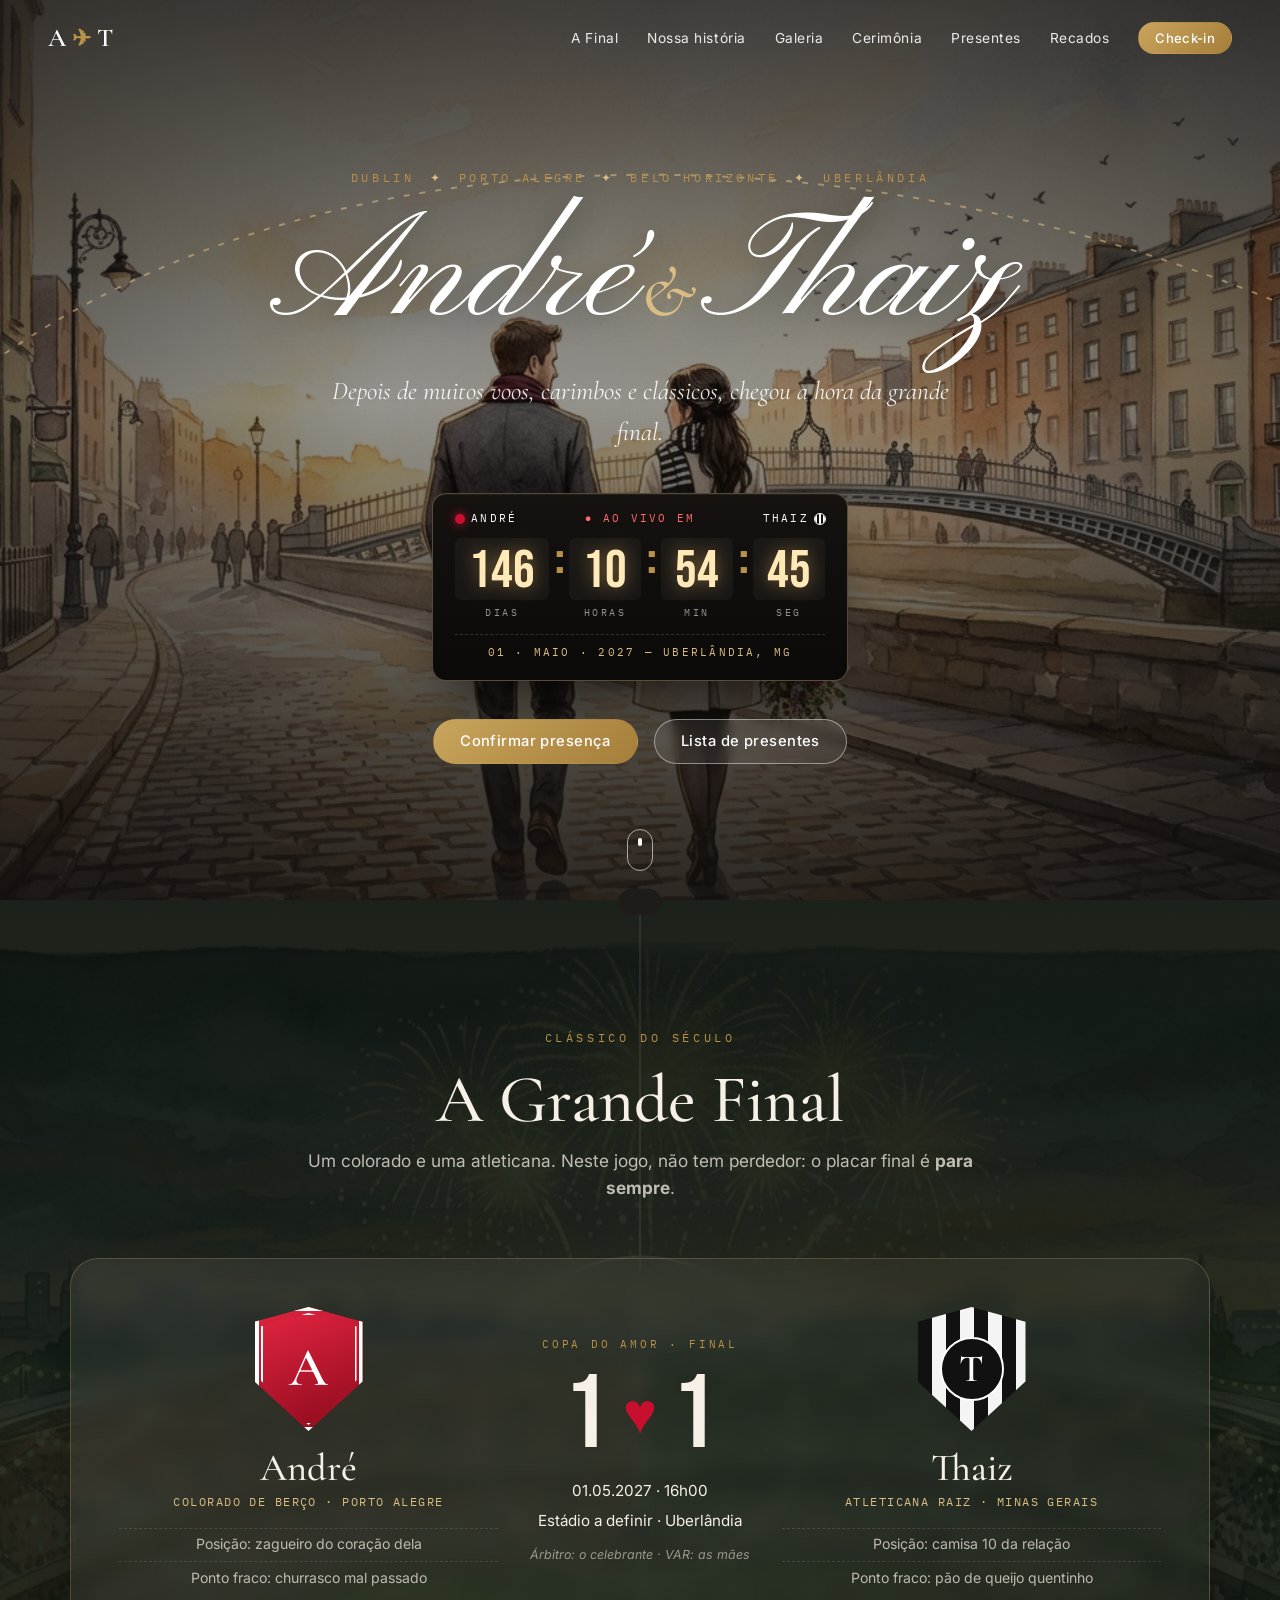
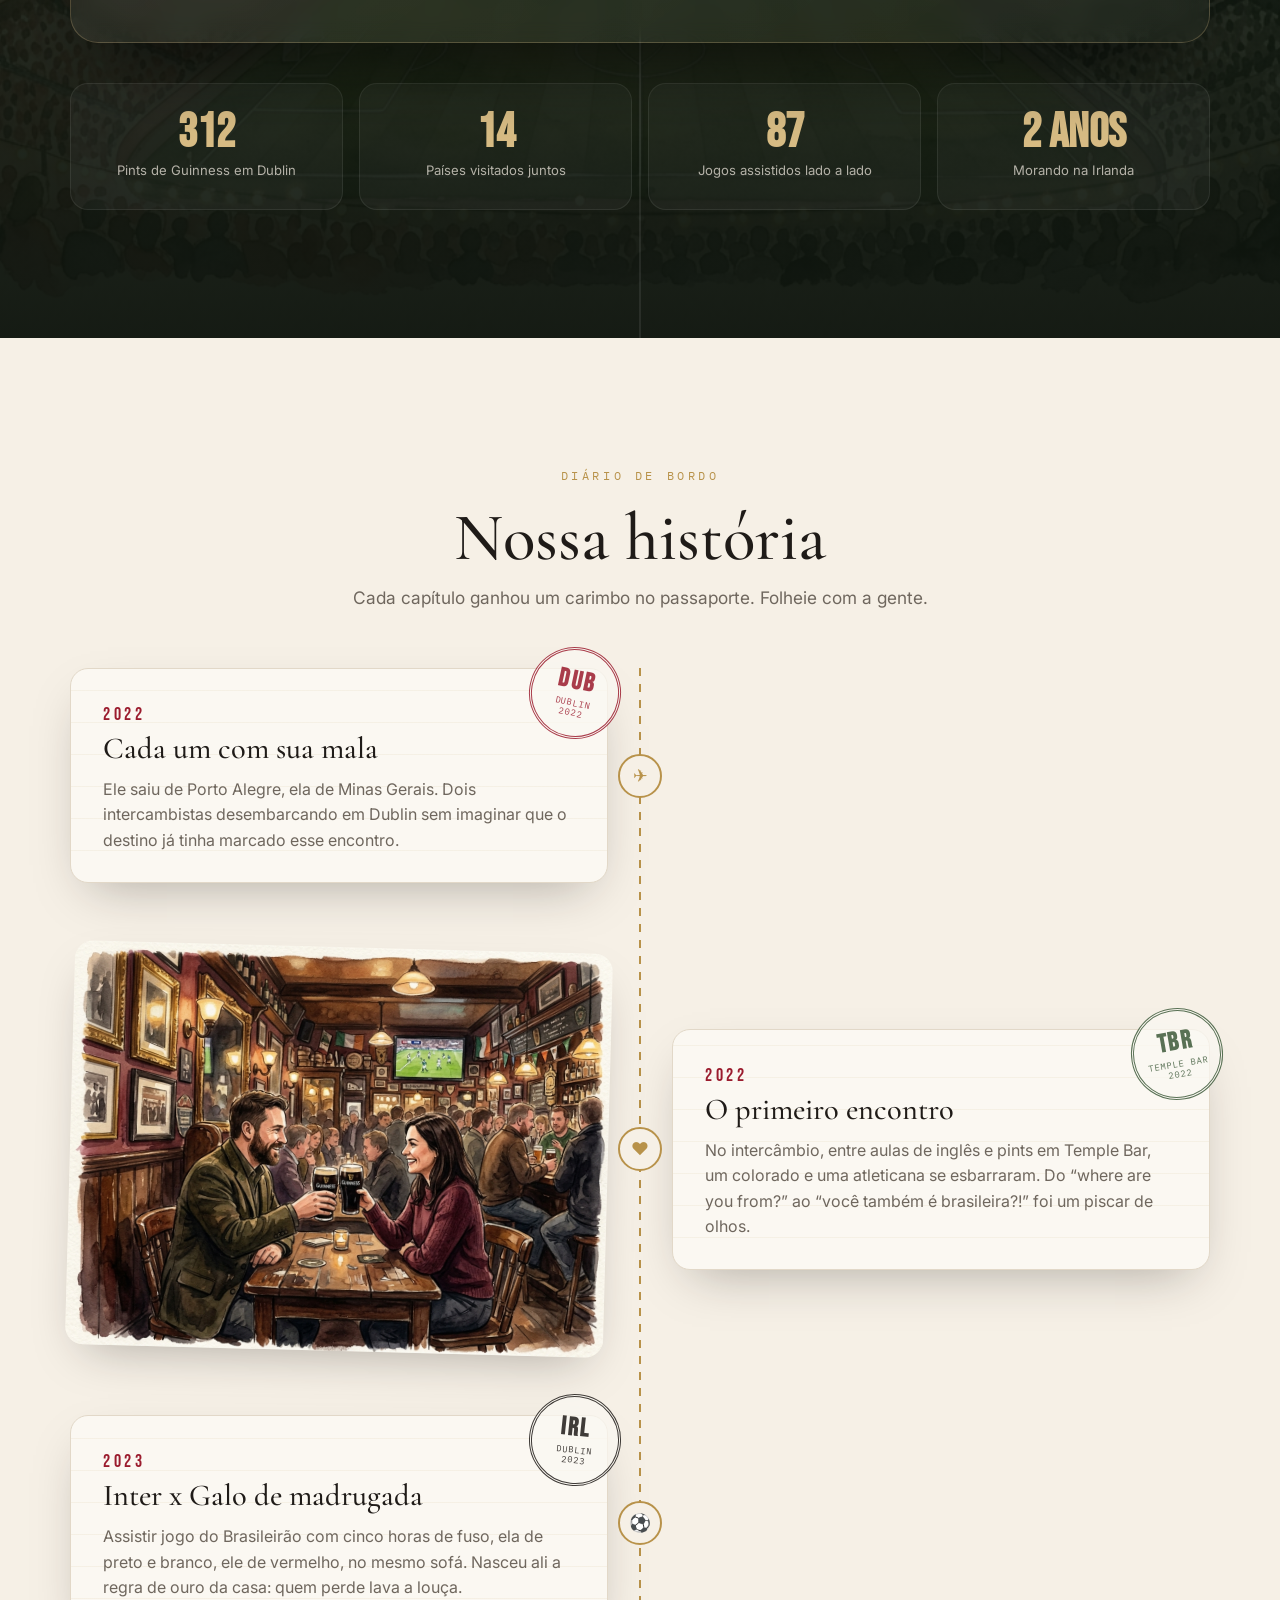
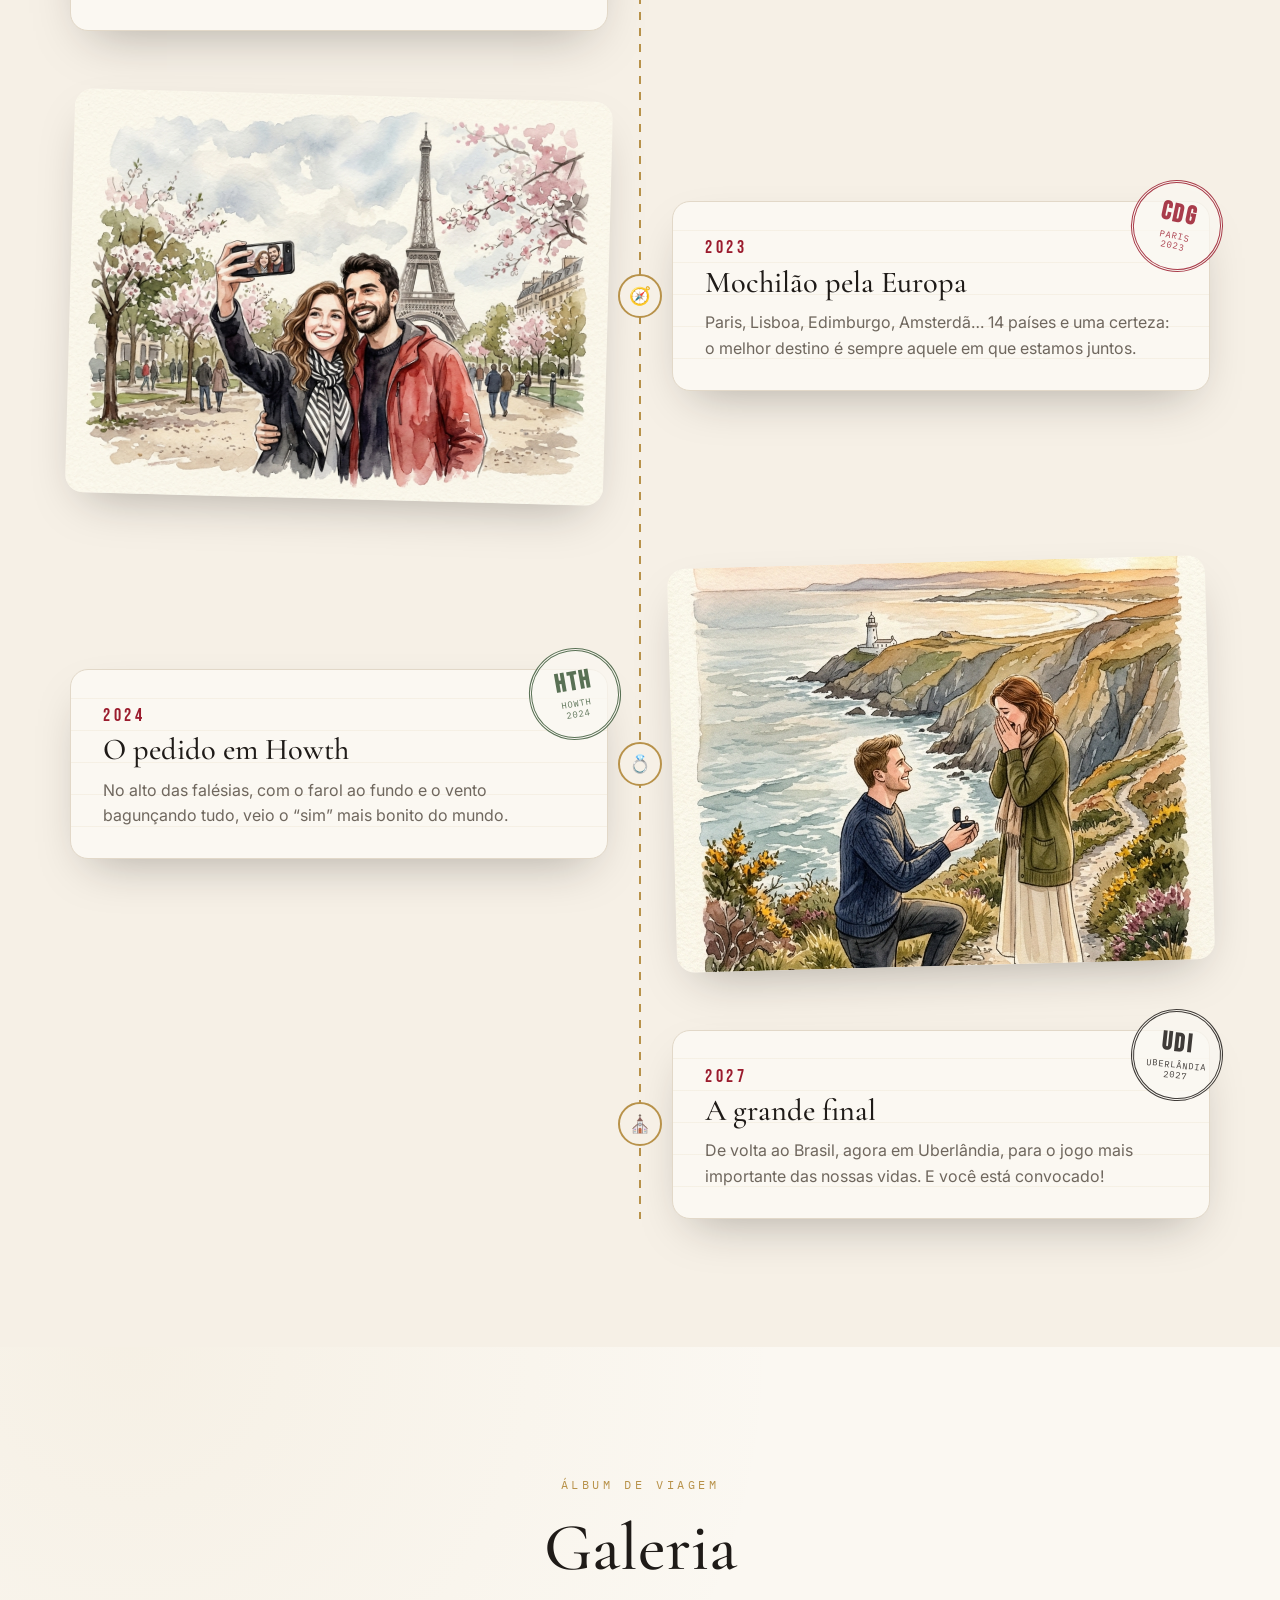
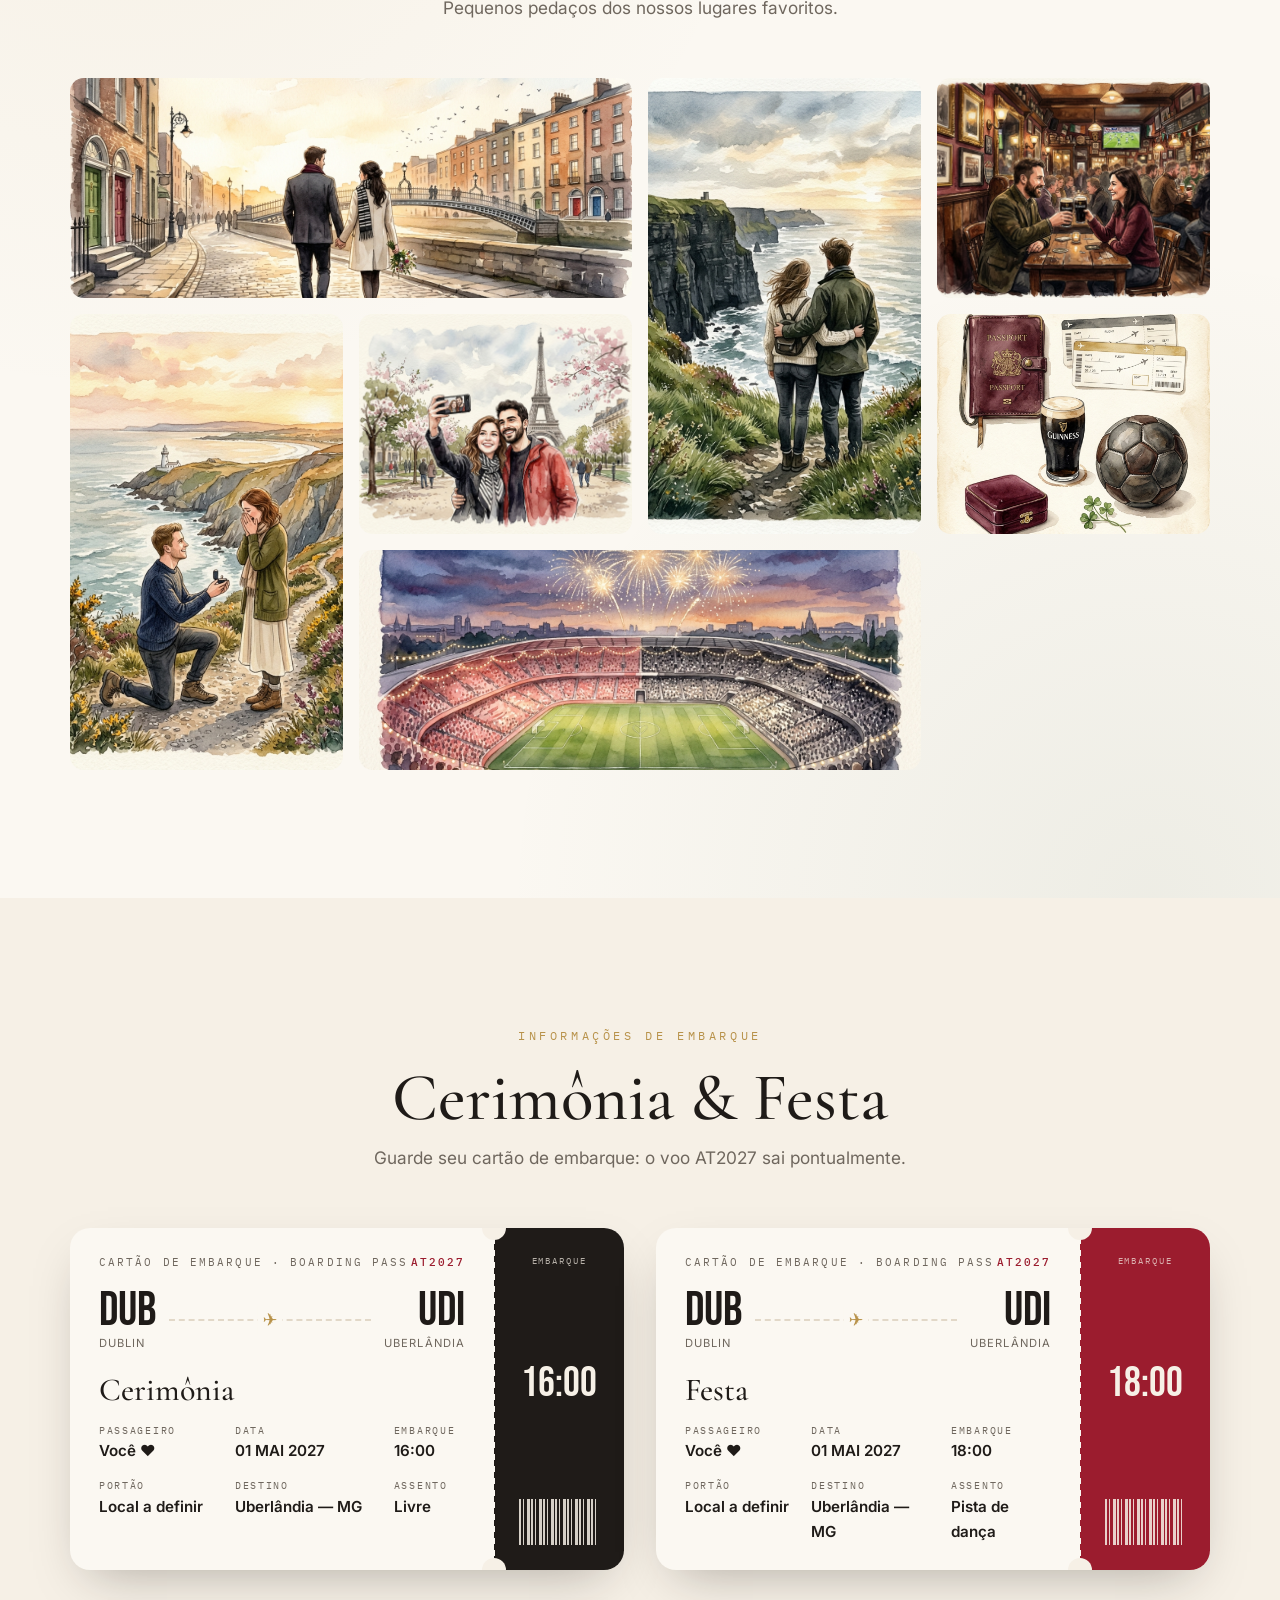
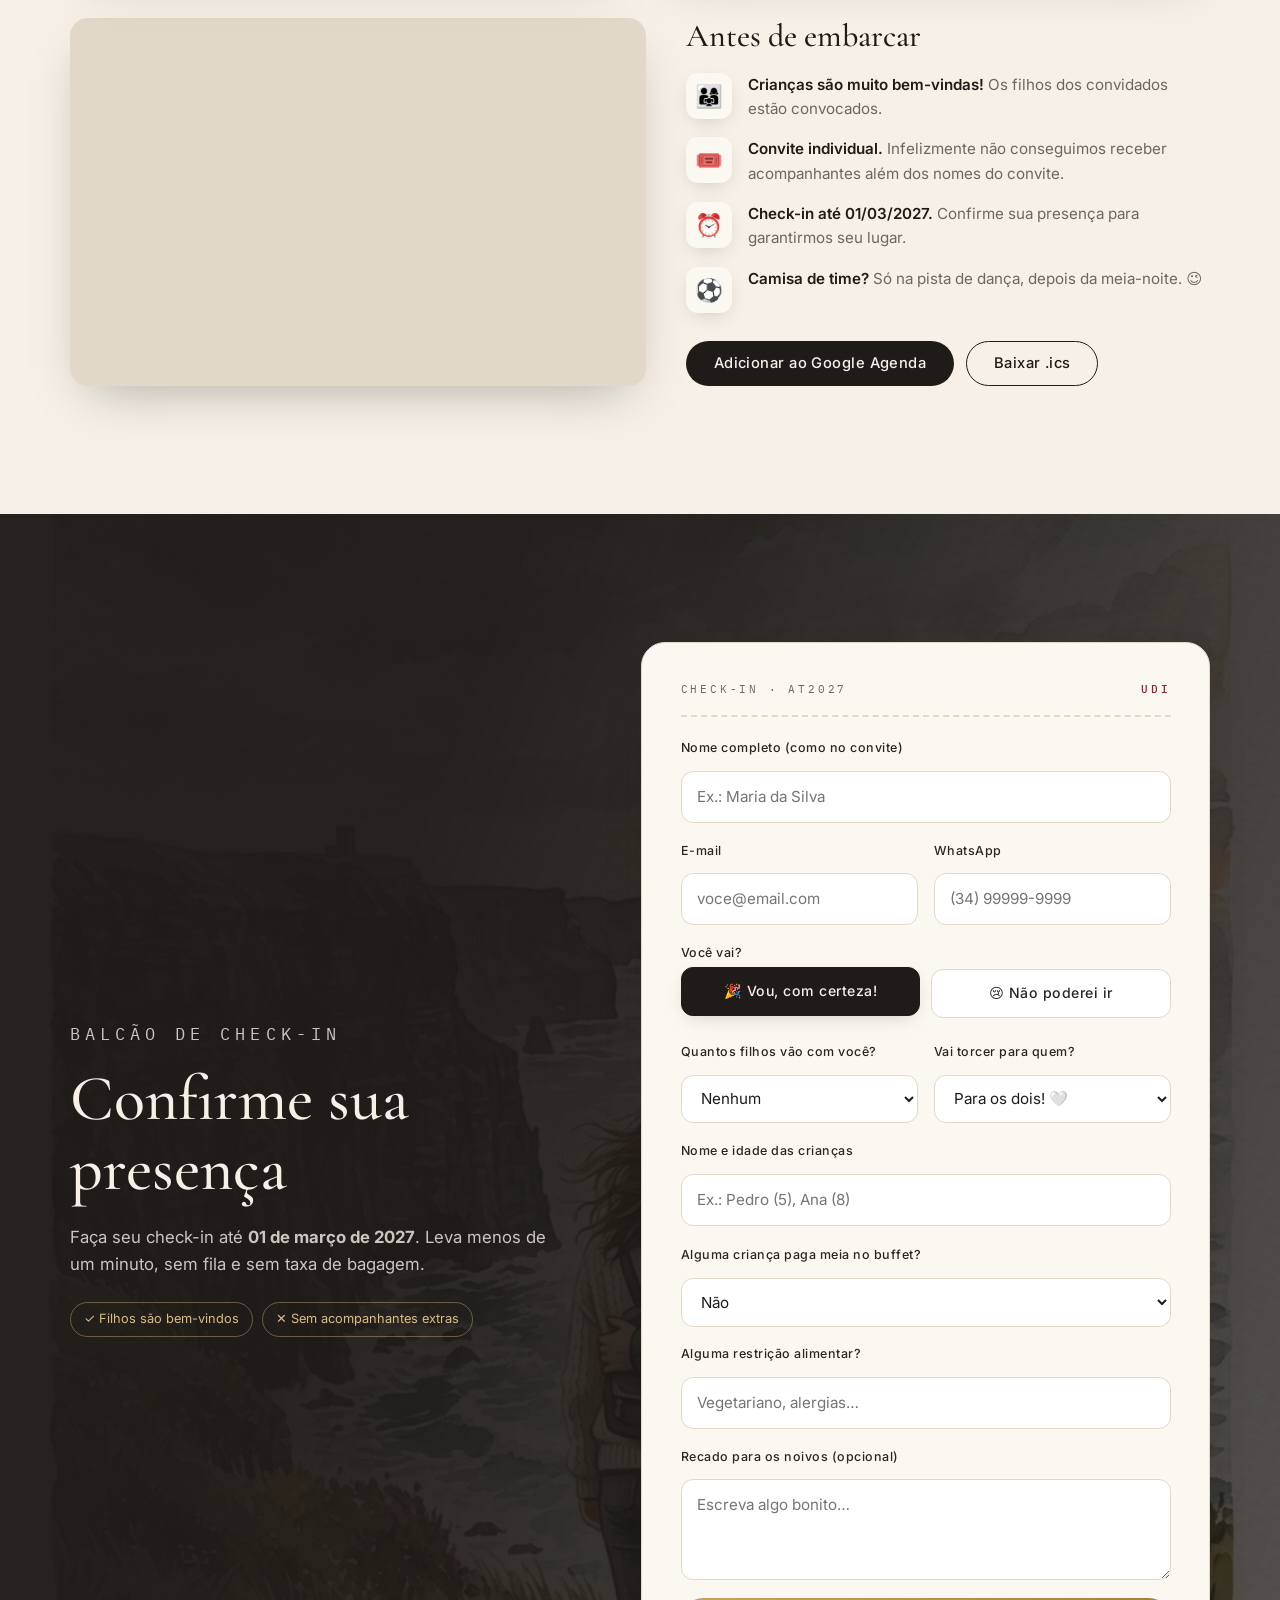
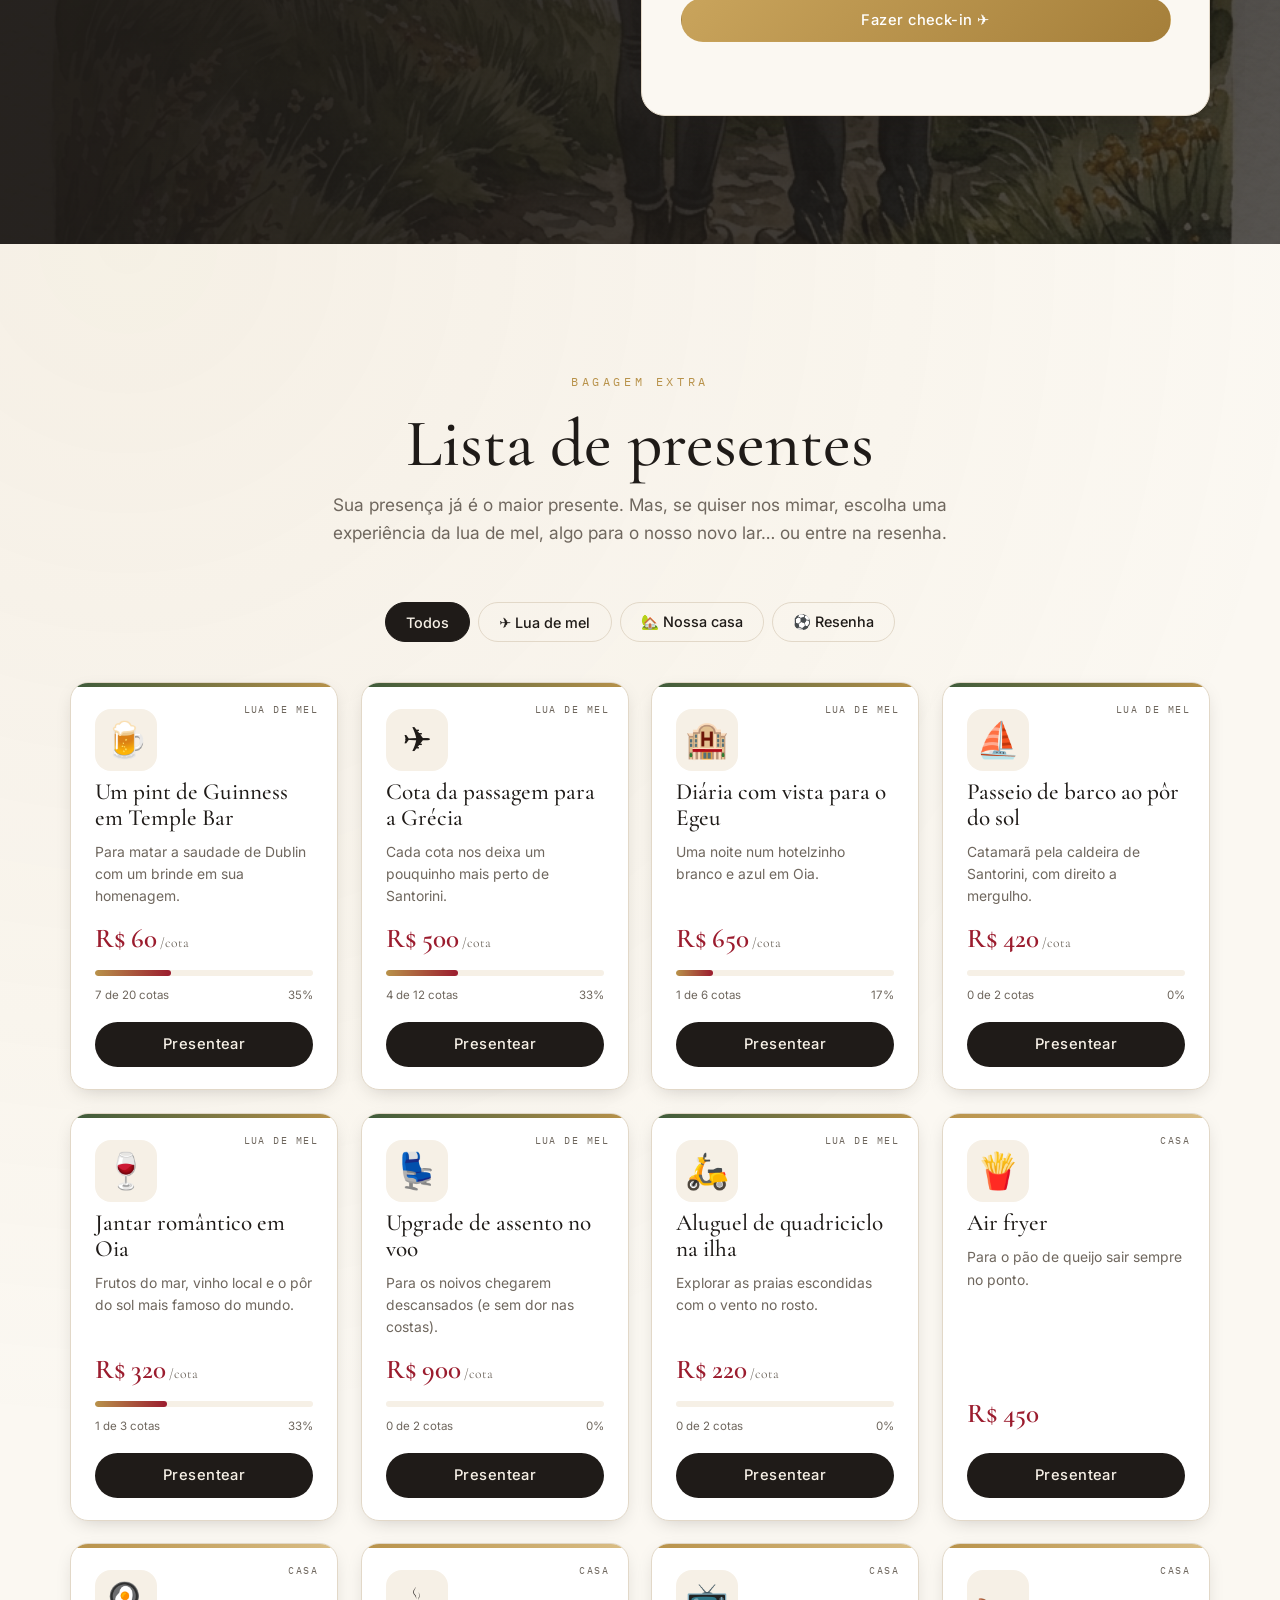
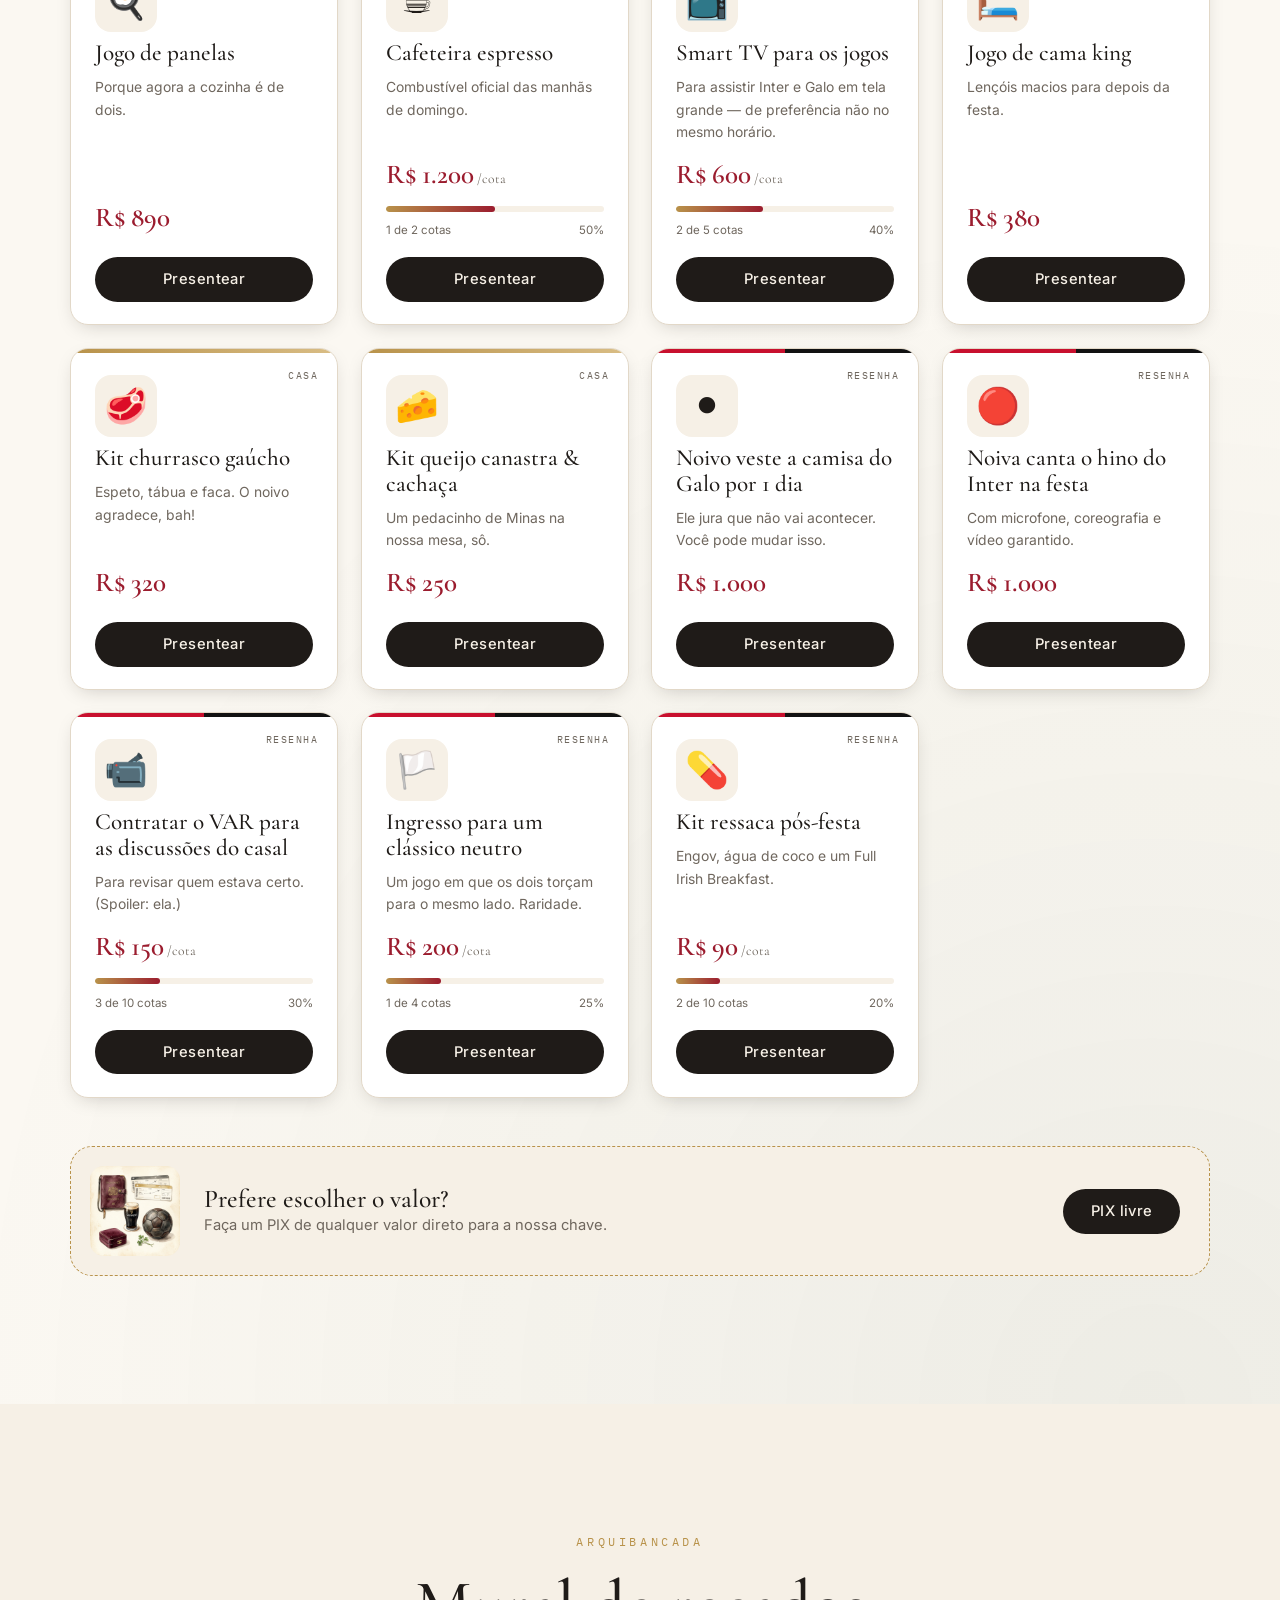
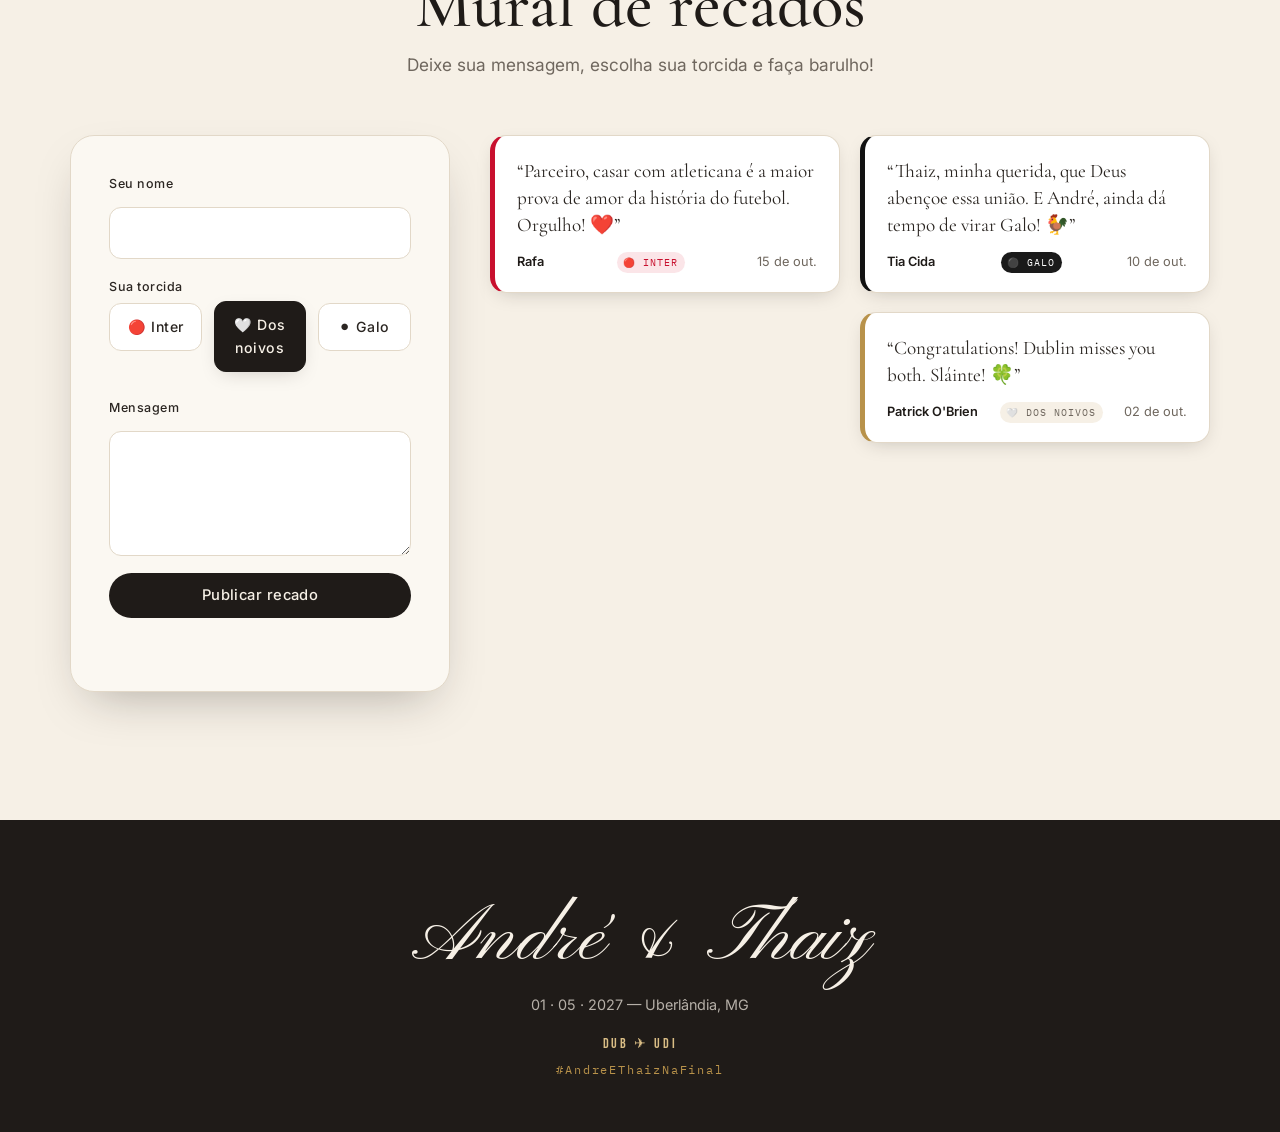
==== commit cb6859f4: "RSVP: campo para informar se criança paga meia no buffet Co-Authored-By: Claude Sonnet 5.5 <noreply@" ====
--- a/index.html
+++ b/index.html
@@ -244,6 +244,11 @@
             <div class="field" id="idades-wrap" hidden>
               <label for="rsvp-idades">Nome e idade das crianças</label>
               <input id="rsvp-idades" name="criancas" placeholder="Ex.: Pedro (5), Ana (8)" />
+              <label for="rsvp-meia" style="margin-top:.8rem">Alguma criança paga meia no buffet?</label>
+              <select id="rsvp-meia" name="criancaMeia">
+                <option value="nao">Não</option>
+                <option value="sim">Sim</option>
+              </select>
             </div>
             <div class="field">
               <label for="rsvp-restricao">Alguma restrição alimentar?</label>
